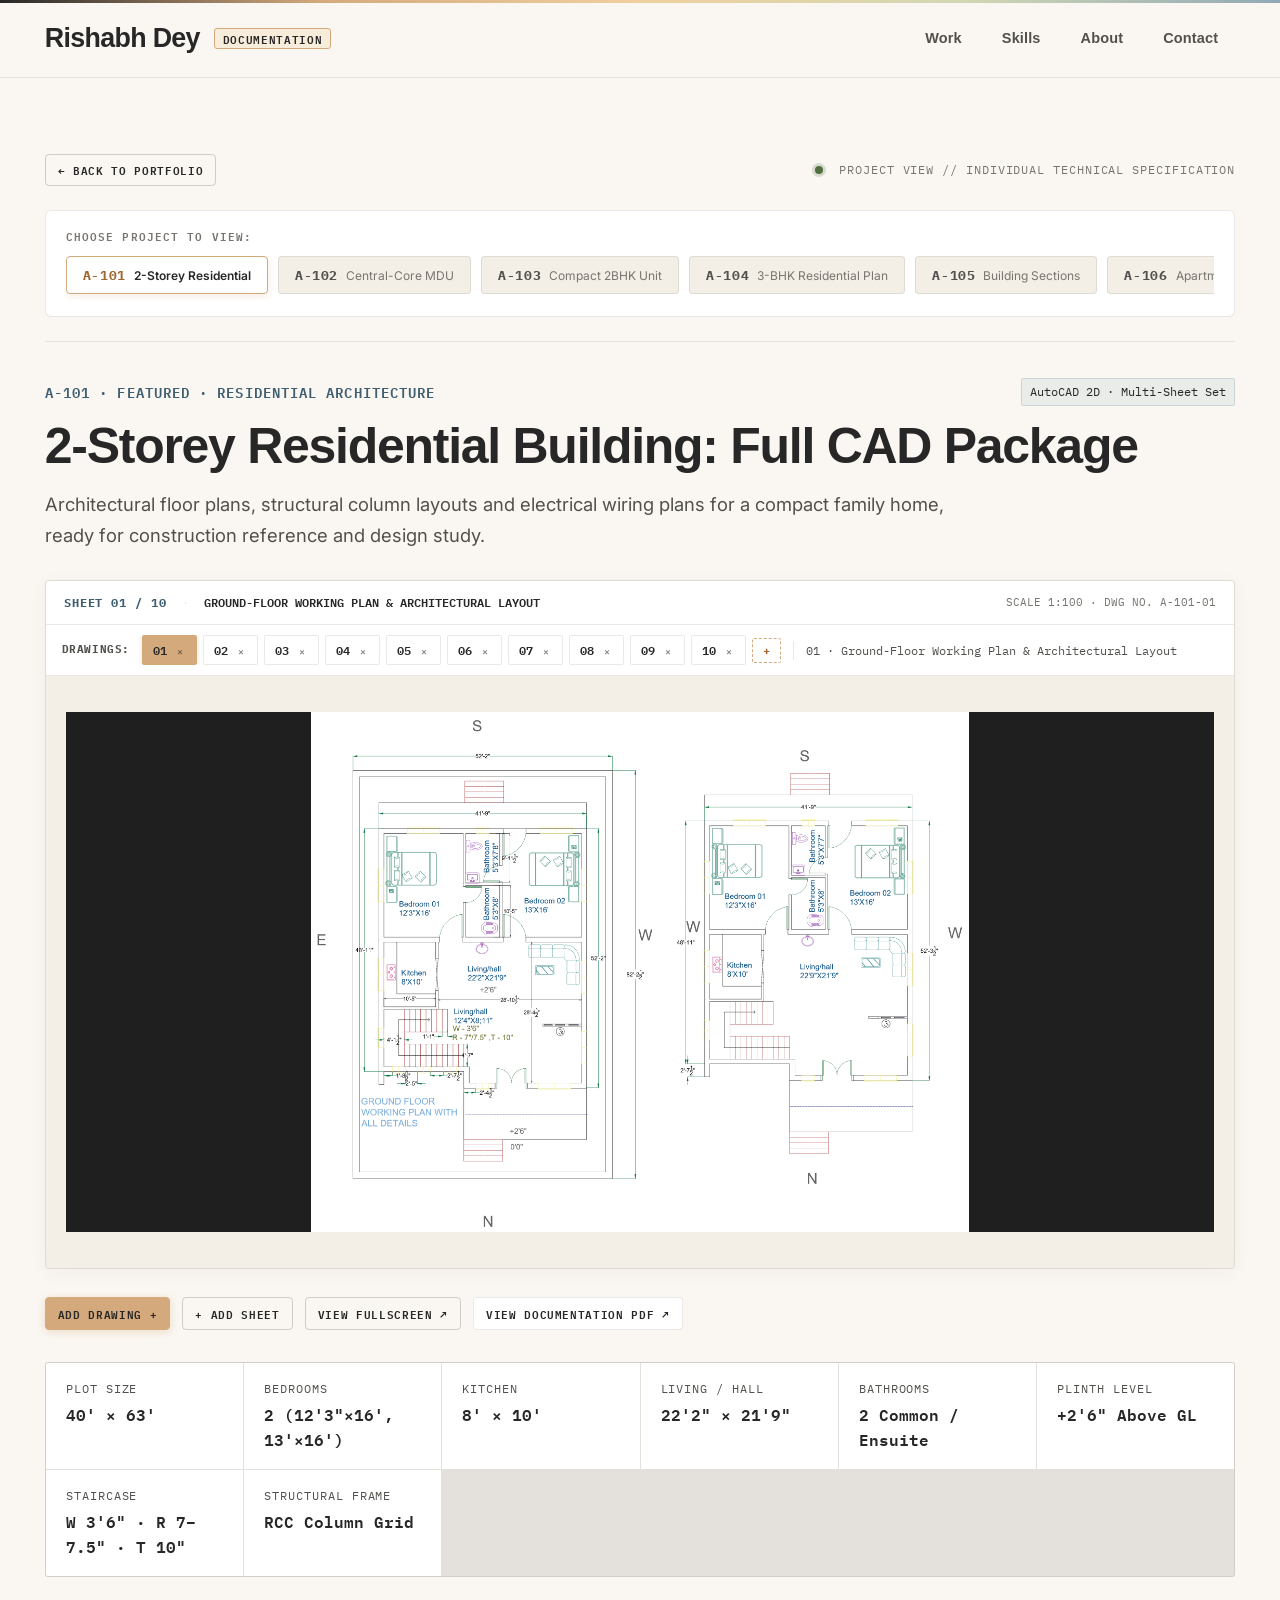
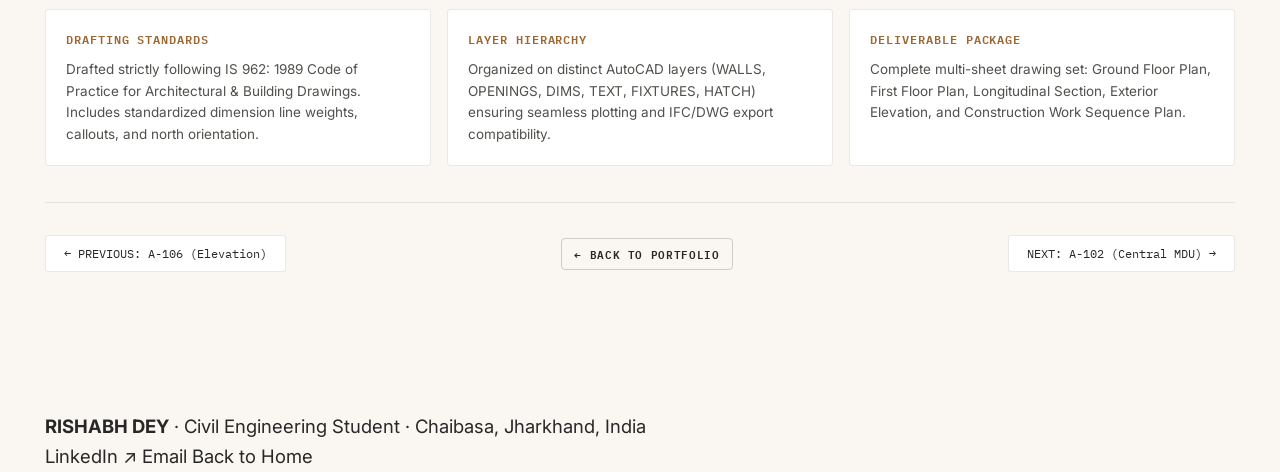
==== projects/documentation.html @ 7d25cef1 "Initial commit" ====
<!DOCTYPE html>
<html lang="en" data-theme="light">
<head>
  <meta charset="UTF-8">
  <meta name="viewport" content="width=device-width, initial-scale=1, viewport-fit=cover">
  <title>Project Documentation | Rishabh Dey — Civil Engineering Portfolio</title>
  <meta name="theme-color" content="#FAF7F2">

  <!-- Favicon & Brand Icons -->
  <link rel="icon" type="image/png" sizes="128x128" href="../assets/images/favicon.png">
  <link rel="shortcut icon" href="../favicon.ico" type="image/x-icon">
  <link rel="apple-touch-icon" href="../assets/images/rd-logo-square.png">
  <meta property="og:image" content="../assets/images/rd-logo-square.png">

  <link rel="preconnect" href="https://fonts.googleapis.com">
  <link rel="preconnect" href="https://fonts.gstatic.com" crossorigin>
  <link href="https://fonts.googleapis.com/css2?family=Fraunces:ital,opsz,wght@0,9..144,400;0,9..144,560;0,9..144,680;1,9..144,400&family=IBM+Plex+Mono:wght@400;500;600;700&family=Inter:wght@400;500;600;700&display=swap" rel="stylesheet">
  <link rel="stylesheet" href="../css/style.css">
  <script src="../js/theme.js"></script>
</head>
<body>

  <header class="site-header" role="banner">
    <div class="nav-inner">
      <div class="brand-wrap">
        <a href="../index.html" class="brand-title">Rishabh Dey</a>
        <span class="brand-badge">DOCUMENTATION</span>
      </div>

      <nav class="main-nav" aria-label="Documentation Navigation">
        <ul class="nav-links">
          <li><a href="../index.html#work" class="nav-link">Work</a></li>
          <li><a href="../index.html#skills" class="nav-link">Skills</a></li>
          <li><a href="../index.html#about" class="nav-link">About</a></li>
          <li><a href="../index.html#contact" class="nav-link">Contact</a></li>
        </ul>
      </nav>
    </div>
  </header>

  <main class="container" style="padding-top: 40px; padding-bottom: 80px;">
    <!-- Top Navigation & Controls Bar -->
    <div class="docs-header-block">
      <div class="docs-top-bar">
        <a href="../index.html#work" class="btn btn-secondary btn-sm">
          ← BACK TO PORTFOLIO
        </a>
        <div class="docs-status-indicator">
          <span class="status-pulse-dot"></span>
          <span>PROJECT VIEW // INDIVIDUAL TECHNICAL SPECIFICATION</span>
        </div>
      </div>

      <div class="docs-nav-tabs-wrapper">
        <div class="docs-tabs-label">CHOOSE PROJECT TO VIEW:</div>
        <div class="docs-project-tabs-nav" role="tablist" aria-label="Project Selection">
          <button type="button" class="docs-nav-tab active" data-project="A-101" role="tab" aria-selected="true">
            <span class="tab-code">A-101</span>
            <span class="tab-name">2-Storey Residential</span>
          </button>
          <button type="button" class="docs-nav-tab" data-project="A-102" role="tab" aria-selected="false">
            <span class="tab-code">A-102</span>
            <span class="tab-name">Central-Core MDU</span>
          </button>
          <button type="button" class="docs-nav-tab" data-project="A-103" role="tab" aria-selected="false">
            <span class="tab-code">A-103</span>
            <span class="tab-name">Compact 2BHK Unit</span>
          </button>
          <button type="button" class="docs-nav-tab" data-project="A-104" role="tab" aria-selected="false">
            <span class="tab-code">A-104</span>
            <span class="tab-name">3-BHK Residential Plan</span>
          </button>
          <button type="button" class="docs-nav-tab" data-project="A-105" role="tab" aria-selected="false">
            <span class="tab-code">A-105</span>
            <span class="tab-name">Building Sections</span>
          </button>
          <button type="button" class="docs-nav-tab" data-project="A-106" role="tab" aria-selected="false">
            <span class="tab-code">A-106</span>
            <span class="tab-name">Apartment Elevation</span>
          </button>
        </div>
      </div>
    </div>

    <!-- ======================================================================
         PROJECT A-101: G+1 RESIDENTIAL BUILDING
         ====================================================================== -->
    <article class="docs-project-item active-project-doc" id="doc-A-101" data-project="A-101">
      <div class="doc-header-row">
        <span class="card-code">A-101 · FEATURED · RESIDENTIAL ARCHITECTURE</span>
        <span class="card-software-badge">AutoCAD 2D · Multi-Sheet Set</span>
      </div>
      <h1 class="doc-project-title">2-Storey Residential Building: Full CAD Package</h1>
      <p class="doc-project-desc">
        Architectural floor plans, structural column layouts and electrical wiring plans for a compact family home, ready for construction reference and design study.
      </p>

      <!-- Technical Drawing Viewport -->
      <div class="doc-drawing-viewport">
        <div class="doc-viewport-bar">
          <div>
            <span class="doc-sheet-tag" id="doc-a101-sheet-num">SHEET 01 / 10</span>
            <span style="margin: 0 8px; color: var(--line);">·</span>
            <span class="doc-sheet-title" id="doc-a101-sheet-title">GROUND-FLOOR WORKING PLAN &amp; ARCHITECTURAL LAYOUT</span>
          </div>
          <span class="doc-scale-tag">SCALE 1:100 · DWG NO. A-101-01</span>
        </div>

        <!-- Multi-Sheet Switcher for A-101 -->
        <div class="drawing-sheet-tabs" data-project="A-101" style="padding: 10px 16px; background: var(--surface); border-bottom: 1px solid var(--line); display: flex; gap: 8px; overflow-x: auto;">
        </div>

        <!-- Drawing Canvas -->
        <div class="doc-canvas-box" data-action="view-fullscreen" data-project="A-101">
          <img id="doc-preview-A-101" class="doc-preview-img visible" src="../assets/images/a101-sheet-01-working-plan.png" alt="A-101 Technical Drawing Preview">
          <div class="placeholder-content" id="doc-placeholder-A-101" style="display: none;">
            <div class="placeholder-crosshair-icon">✛</div>
            <span class="placeholder-label">A-101 // TECHNICAL DRAWING VIEWPORT</span>
            <p class="placeholder-desc">Click 'Add Drawing' to load AutoCAD preview or click anywhere to launch Fullscreen Lightbox.</p>
            <button type="button" class="btn btn-technical btn-sm" data-action="add-drawing" data-project="A-101">ADD DRAWING +</button>
          </div>
        </div>
      </div>

      <input type="file" id="doc-file-input-A-101" class="hidden-file-input" data-project="A-101" accept="image/*" multiple>

      <!-- Actions -->
      <div class="doc-actions-bar">
        <button type="button" class="btn btn-accent btn-sm" data-action="add-drawing" data-project="A-101">ADD DRAWING +</button>
        <button type="button" class="btn btn-secondary btn-sm" data-action="add-new-sheet" data-project="A-101">+ ADD SHEET</button>
        <button type="button" class="btn btn-secondary btn-sm" data-action="view-fullscreen" data-project="A-101">VIEW FULLSCREEN ↗</button>
        <a href="../assets/projects/A-101/A-101_2_Storey_Residential_Building_Documentation.pdf" target="_blank" rel="noopener noreferrer" class="btn btn-technical btn-sm" data-action="download-pdf" data-project="A-101" title="View Full Documentation PDF">VIEW DOCUMENTATION PDF ↗</a>
      </div>

      <!-- Specifications Table -->
      <div class="specs-table">
        <div class="spec-cell"><div class="spec-label">Plot Size</div><div class="spec-val">40' × 63'</div></div>
        <div class="spec-cell"><div class="spec-label">Bedrooms</div><div class="spec-val">2 (12'3"×16', 13'×16')</div></div>
        <div class="spec-cell"><div class="spec-label">Kitchen</div><div class="spec-val">8' × 10'</div></div>
        <div class="spec-cell"><div class="spec-label">Living / Hall</div><div class="spec-val">22'2" × 21'9"</div></div>
        <div class="spec-cell"><div class="spec-label">Bathrooms</div><div class="spec-val">2 Common / Ensuite</div></div>
        <div class="spec-cell"><div class="spec-label">Plinth Level</div><div class="spec-val">+2'6" Above GL</div></div>
        <div class="spec-cell"><div class="spec-label">Staircase</div><div class="spec-val">W 3'6" · R 7–7.5" · T 10"</div></div>
        <div class="spec-cell"><div class="spec-label">Structural Frame</div><div class="spec-val">RCC Column Grid</div></div>
      </div>

      <!-- Engineering Info Cards -->
      <div class="doc-engineering-grid">
        <div class="doc-info-card">
          <h4>Drafting Standards</h4>
          <p>Drafted strictly following IS 962: 1989 Code of Practice for Architectural &amp; Building Drawings. Includes standardized dimension line weights, callouts, and north orientation.</p>
        </div>
        <div class="doc-info-card">
          <h4>Layer Hierarchy</h4>
          <p>Organized on distinct AutoCAD layers (WALLS, OPENINGS, DIMS, TEXT, FIXTURES, HATCH) ensuring seamless plotting and IFC/DWG export compatibility.</p>
        </div>
        <div class="doc-info-card">
          <h4>Deliverable Package</h4>
          <p>Complete multi-sheet drawing set: Ground Floor Plan, First Floor Plan, Longitudinal Section, Exterior Elevation, and Construction Work Sequence Plan.</p>
        </div>
      </div>

      <!-- Bottom Pager -->
      <div class="doc-project-pager">
        <button type="button" class="doc-pager-btn" onclick="window.showProjectView('A-106');">← PREVIOUS: A-106 (Elevation)</button>
        <a href="../index.html#work" class="btn btn-secondary btn-sm">← BACK TO PORTFOLIO</a>
        <button type="button" class="doc-pager-btn" onclick="window.showProjectView('A-102');">NEXT: A-102 (Central MDU) →</button>
      </div>
    </article>

    <!-- ======================================================================
         PROJECT A-102: CENTRAL-CORE MDU FLOOR PLAN
         ====================================================================== -->
    <article class="docs-project-item" id="doc-A-102" data-project="A-102">
      <div class="doc-header-row">
        <span class="card-code">A-102 · MULTI-DWELLING UNIT · ARCHITECTURAL LAYOUT</span>
        <span class="card-software-badge">AutoCAD 2D · Multi-Sheet Set</span>
      </div>
      <h1 class="doc-project-title">Central-Core Multi-Dwelling Unit (MDU) Floor Plan</h1>
      <p class="doc-project-desc">
        Typical multi-family residential floor plan featuring four symmetrical 2BHK units organized around a central vertical circulation core with staircase, lift shaft, service ducts, and dedicated cantilevered balconies.
      </p>

      <!-- Technical Drawing Viewport -->
      <div class="doc-drawing-viewport">
        <div class="doc-viewport-bar">
          <div>
            <span class="doc-sheet-tag" id="doc-a102-sheet-num">SHEET 01 / 01</span>
            <span style="margin: 0 8px; color: var(--line);">·</span>
            <span class="doc-sheet-title" id="doc-a102-sheet-title">CENTRAL-CORE MULTI-DWELLING UNIT FLOOR PLAN</span>
          </div>
          <span class="doc-scale-tag">SCALE 1:100 · DWG NO. A-102-01</span>
        </div>

        <!-- Multi-Sheet Switcher for A-102 -->
        <div class="drawing-sheet-tabs" data-project="A-102" style="padding: 10px 16px; background: var(--surface); border-bottom: 1px solid var(--line); display: flex; gap: 8px; overflow-x: auto;">
        </div>

        <div class="doc-canvas-box" data-action="view-fullscreen" data-project="A-102">
          <img id="doc-preview-A-102" class="doc-preview-img visible" src="../assets/images/a102-floor-plan.png" alt="A-102 Technical Drawing Preview">
          <div class="placeholder-content" id="doc-placeholder-A-102" style="display: none;">
            <div class="placeholder-crosshair-icon">✛</div>
            <span class="placeholder-label">A-102 // TECHNICAL DRAWING VIEWPORT</span>
            <p class="placeholder-desc">Click 'Add Drawing' to load AutoCAD preview or click anywhere to launch Fullscreen Lightbox.</p>
            <button type="button" class="btn btn-technical btn-sm" data-action="add-drawing" data-project="A-102">ADD DRAWING +</button>
          </div>
        </div>
      </div>

      <input type="file" id="doc-file-input-A-102" class="hidden-file-input" data-project="A-102" accept="image/*" multiple>

      <!-- Actions -->
      <div class="doc-actions-bar">
        <button type="button" class="btn btn-accent btn-sm" data-action="add-drawing" data-project="A-102">ADD DRAWING +</button>
        <button type="button" class="btn btn-secondary btn-sm" data-action="add-new-sheet" data-project="A-102">+ ADD SHEET</button>
        <button type="button" class="btn btn-secondary btn-sm" data-action="view-fullscreen" data-project="A-102">VIEW FULLSCREEN ↗</button>
        <a href="../assets/projects/A-102/A-102_Central_Core_MDU_Documentation.pdf" target="_blank" rel="noopener noreferrer" class="btn btn-technical btn-sm" data-action="download-pdf" data-project="A-102" title="View Full Documentation PDF">VIEW DOCUMENTATION PDF ↗</a>
      </div>

      <!-- Specifications Table -->
      <div class="specs-table">
        <div class="spec-cell"><div class="spec-label">Unit Layout</div><div class="spec-val">4 × 2BHK Units</div></div>
        <div class="spec-cell"><div class="spec-label">Core Circulation</div><div class="spec-val">6'0" Central Stair &amp; Lift</div></div>
        <div class="spec-cell"><div class="spec-label">Balconies</div><div class="spec-val">4 Cantilever Balconies</div></div>
        <div class="spec-cell"><div class="spec-label">Ventilation Shafts</div><div class="spec-val">4 Dedicated OTS Ducts</div></div>
        <div class="spec-cell"><div class="spec-label">Plinth Level</div><div class="spec-val">+2'6" Above GL</div></div>
        <div class="spec-cell"><div class="spec-label">Drafting Standard</div><div class="spec-val">IS 962: 1989 Code</div></div>
        <div class="spec-cell"><div class="spec-label">Wall Thickness</div><div class="spec-val">10" Ext / 5" Partition</div></div>
        <div class="spec-cell"><div class="spec-label">Software</div><div class="spec-val">AutoCAD 2026 (2D)</div></div>
      </div>

      <!-- Engineering Info Cards -->
      <div class="doc-engineering-grid">
        <div class="doc-info-card">
          <h4>Central Core Efficiency</h4>
          <p>Designed with a compact central distribution hub minimizing non-usable hallway space while providing direct egress and service access for all 4 dwelling units.</p>
        </div>
        <div class="doc-info-card">
          <h4>Light &amp; Ventilation Compliance</h4>
          <p>Each unit benefits from dual-aspect exposure with open-to-sky (OTS) shafts ensuring natural cross-ventilation in kitchens and sanitary facilities.</p>
        </div>
        <div class="doc-info-card">
          <h4>Schedule of Openings</h4>
          <p>Comprehensive door (D1: 3'6"×7', D2: 3'0"×7', D3: 2'6"×7') and window schedules (W1 to W4) with standard sill and lintel elevations.</p>
        </div>
      </div>

      <!-- Bottom Pager -->
      <div class="doc-project-pager">
        <button type="button" class="doc-pager-btn" onclick="window.showProjectView('A-101');">← PREVIOUS: A-101 (2-Storey Residential)</button>
        <a href="../index.html#work" class="btn btn-secondary btn-sm">← BACK TO PORTFOLIO</a>
        <button type="button" class="doc-pager-btn" onclick="window.showProjectView('A-103');">NEXT: A-103 (Compact 2BHK Unit) →</button>
      </div>
    </article>

    <!-- ======================================================================
         PROJECT A-103: COMPACT 2BHK RESIDENTIAL UNIT
         ====================================================================== -->
    <article class="docs-project-item" id="doc-A-103" data-project="A-103">
      <div class="doc-header-row">
        <span class="card-code">A-103 · RESIDENTIAL UNIT · WORKING DRAWINGS &amp; SECTIONS</span>
        <span class="card-software-badge">AutoCAD 2D · Multi-Sheet Set</span>
      </div>
      <h1 class="doc-project-title">Compact 2BHK Residential Unit: Architectural Plan, Elevation &amp; Sectional Details</h1>
      <p class="doc-project-desc">
        Compact 2BHK AutoCAD 2D drafting comprising ground plan, front elevation, and Section AB with dimensioned room layouts, staircase, parking, and structural foundation details.
      </p>

      <!-- Technical Drawing Viewport -->
      <div class="doc-drawing-viewport">
        <div class="doc-viewport-bar">
          <div>
            <span class="doc-sheet-tag" id="doc-a103-sheet-num">SHEET 01 / 04</span>
            <span style="margin: 0 8px; color: var(--line);">·</span>
            <span class="doc-sheet-title" id="doc-a103-sheet-title">MAIN MODEL — ARCHITECTURAL PLAN, ELEVATION &amp; SECTION AB</span>
          </div>
          <span class="doc-scale-tag">SCALE 1:50 · DWG NO. A-103-01</span>
        </div>

        <!-- Multi-Sheet Switcher for A-103 -->
        <div class="drawing-sheet-tabs" data-project="A-103" style="padding: 10px 16px; background: var(--surface); border-bottom: 1px solid var(--line); display: flex; gap: 8px; overflow-x: auto;">
        </div>

        <div class="doc-canvas-box" data-action="view-fullscreen" data-project="A-103">
          <img id="doc-preview-A-103" class="doc-preview-img visible" src="../assets/images/a103-main-model.png" alt="A-103 Technical Drawing Preview">
          <div class="placeholder-content" id="doc-placeholder-A-103" style="display: none;">
            <div class="placeholder-crosshair-icon">✛</div>
            <span class="placeholder-label">A-103 // TECHNICAL DRAWING VIEWPORT</span>
            <p class="placeholder-desc">Click 'Add Drawing' to load AutoCAD preview or click anywhere to launch Fullscreen Lightbox.</p>
            <button type="button" class="btn btn-technical btn-sm" data-action="add-drawing" data-project="A-103">ADD DRAWING +</button>
          </div>
        </div>
      </div>

      <input type="file" id="doc-file-input-A-103" class="hidden-file-input" data-project="A-103" accept="image/*" multiple>

      <!-- Actions -->
      <div class="doc-actions-bar">
        <button type="button" class="btn btn-accent btn-sm" data-action="add-drawing" data-project="A-103">ADD DRAWING +</button>
        <button type="button" class="btn btn-secondary btn-sm" data-action="add-new-sheet" data-project="A-103">+ ADD SHEET</button>
        <button type="button" class="btn btn-secondary btn-sm" data-action="view-fullscreen" data-project="A-103">VIEW FULLSCREEN ↗</button>
        <a href="../assets/projects/A-103/A-103_Residential_Unit_Documentation.pdf" target="_blank" rel="noopener noreferrer" class="btn btn-technical btn-sm" data-action="download-pdf" data-project="A-103" title="View Full Documentation PDF">VIEW DOCUMENTATION PDF ↗</a>
      </div>

      <!-- Specifications Table -->
      <div class="specs-table">
        <div class="spec-cell"><div class="spec-label">Dwelling Type</div><div class="spec-val">Compact 2BHK Residential Unit</div></div>
        <div class="spec-cell"><div class="spec-label">Deliverables</div><div class="spec-val">Floor Plan, Elevation &amp; Section AB</div></div>
        <div class="spec-cell"><div class="spec-label">Key Layouts</div><div class="spec-val">Room Layouts, Staircase &amp; Parking</div></div>
        <div class="spec-cell"><div class="spec-label">Foundation Detail</div><div class="spec-val">PCC, Footings &amp; Plinth Beam</div></div>
        <div class="spec-cell"><div class="spec-label">Projections</div><div class="spec-val">Chajja &amp; Plinth Projections</div></div>
        <div class="spec-cell"><div class="spec-label">Superstructure</div><div class="spec-val">Slab &amp; Parapet Detailing</div></div>
        <div class="spec-cell"><div class="spec-label">Drafting Standard</div><div class="spec-val">IS 962 &amp; Dimensioned Annotation</div></div>
        <div class="spec-cell"><div class="spec-label">Software</div><div class="spec-val">AutoCAD 2026 (2D)</div></div>
      </div>

      <!-- Engineering Info Cards -->
      <div class="doc-engineering-grid">
        <div class="doc-info-card">
          <h4>Ground Floor Plan &amp; Layouts</h4>
          <p>Detailed room dimensions, integrated parking provisions, spatial staircase layout, and functional circulation pathways for comfortable residential living.</p>
        </div>
        <div class="doc-info-card">
          <h4>Front Elevation &amp; Projections</h4>
          <p>Architectural facade detailing capturing accurate vertical heights, chajja projections, plinth levels, window alignments, and parapet walls.</p>
        </div>
        <div class="doc-info-card">
          <h4>Section AB &amp; Foundation Details</h4>
          <p>Comprehensive cross-sectional detailing of plain cement concrete (PCC), structural footings, plinth beam, floor slabs, and parapet coping.</p>
        </div>
      </div>

      <!-- Bottom Pager -->
      <div class="doc-project-pager">
        <button type="button" class="doc-pager-btn" onclick="window.showProjectView('A-102');">← PREVIOUS: A-102 (Central MDU)</button>
        <a href="../index.html#work" class="btn btn-secondary btn-sm">← BACK TO PORTFOLIO</a>
        <button type="button" class="doc-pager-btn" onclick="window.showProjectView('A-104');">NEXT: A-104 (3-BHK Residential Plan) →</button>
      </div>
    </article>

    <!-- ======================================================================
         PROJECT A-104: 3-BHK RESIDENTIAL FLOOR PLAN
         ====================================================================== -->
    <article class="docs-project-item" id="doc-A-104" data-project="A-104">
      <div class="doc-header-row">
        <span class="card-code">A-104 · RESIDENTIAL ARCHITECTURE · SPATIAL CIRCULATION</span>
        <span class="card-software-badge">AutoCAD 2D · Multi-Sheet Set</span>
      </div>
      <h1 class="doc-project-title">3-BHK Residential Floor Plan: Open-Concept Living &amp; Spatial Circulation Design</h1>
      <p class="doc-project-desc">
        Architectural floor plan for a spacious 3-BHK residence featuring an expansive 30' × 15' open-concept living hall, ergonomic spatial circulation, integrated internal staircase, open kitchen, and dedicated bedroom wings with attached and common sanitary facilities.
      </p>

      <!-- Technical Drawing Viewport -->
      <div class="doc-drawing-viewport">
        <div class="doc-viewport-bar">
          <div>
            <span class="doc-sheet-tag" id="doc-a104-sheet-num">SHEET 01 / 01</span>
            <span style="margin: 0 8px; color: var(--line);">·</span>
            <span class="doc-sheet-title" id="doc-a104-sheet-title">3-BHK RESIDENTIAL FLOOR PLAN</span>
          </div>
          <span class="doc-scale-tag">SCALE 1:50 · DWG NO. A-104-01</span>
        </div>

        <!-- Multi-Sheet Switcher for A-104 -->
        <div class="drawing-sheet-tabs" data-project="A-104" style="padding: 10px 16px; background: var(--surface); border-bottom: 1px solid var(--line); display: flex; gap: 8px; overflow-x: auto;">
        </div>

        <div class="doc-canvas-box" data-action="view-fullscreen" data-project="A-104">
          <img id="doc-preview-A-104" class="doc-preview-img visible" src="../assets/images/a104-furnished-plan.png" alt="3-BHK Residential Floor Plan: Open-Concept Living &amp; Spatial Circulation Design">
          <div class="placeholder-content" id="doc-placeholder-A-104" style="display: none;">
            <div class="placeholder-crosshair-icon">✛</div>
            <span class="placeholder-label">A-104 // TECHNICAL DRAWING VIEWPORT</span>
            <p class="placeholder-desc">Click 'Add Drawing' to load AutoCAD preview or click anywhere to launch Fullscreen Lightbox.</p>
            <button type="button" class="btn btn-technical btn-sm" data-action="add-drawing" data-project="A-104">ADD DRAWING +</button>
          </div>
        </div>
      </div>

      <input type="file" id="doc-file-input-A-104" class="hidden-file-input" data-project="A-104" accept="image/*" multiple>

      <!-- Actions -->
      <div class="doc-actions-bar">
        <button type="button" class="btn btn-accent btn-sm" data-action="add-drawing" data-project="A-104">ADD DRAWING +</button>
        <button type="button" class="btn btn-secondary btn-sm" data-action="add-new-sheet" data-project="A-104">+ ADD SHEET</button>
        <button type="button" class="btn btn-secondary btn-sm" data-action="view-fullscreen" data-project="A-104">VIEW FULLSCREEN ↗</button>
        <a href="../assets/projects/A-104/A-104_Floor_Plan_Documentation.pdf" target="_blank" rel="noopener noreferrer" class="btn btn-technical btn-sm" data-action="download-pdf" data-project="A-104" title="View Full Documentation PDF">VIEW DOCUMENTATION PDF ↗</a>
      </div>

      <!-- Specifications Table -->
      <div class="specs-table">
        <div class="spec-cell"><div class="spec-label">Living Room / Hall</div><div class="spec-val">30'0" × 15'0" (Open Plan)</div></div>
        <div class="spec-cell"><div class="spec-label">Bedrooms 1 &amp; 2</div><div class="spec-val">12'0" × 12'0" Each</div></div>
        <div class="spec-cell"><div class="spec-label">Bedroom 3</div><div class="spec-val">11'0" × 12'0"</div></div>
        <div class="spec-cell"><div class="spec-label">Bathrooms</div><div class="spec-val">7'0" × 5'0" &amp; 8'0" × 7'0"</div></div>
        <div class="spec-cell"><div class="spec-label">Kitchen</div><div class="spec-val">Open-Concept Kitchen</div></div>
        <div class="spec-cell"><div class="spec-label">Vertical Access</div><div class="spec-val">Internal Masonry Staircase</div></div>
        <div class="spec-cell"><div class="spec-label">Spatial Layout</div><div class="spec-val">Ergonomic Circulation &amp; Privacy</div></div>
        <div class="spec-cell"><div class="spec-label">Software</div><div class="spec-val">AutoCAD 2026 Architectural</div></div>
      </div>

      <!-- Engineering Info Cards -->
      <div class="doc-engineering-grid">
        <div class="doc-info-card">
          <h4>Open-Concept Living &amp; Circulation</h4>
          <p>Integrates an expansive 30' × 15' living and dining zone ensuring unobstructed fluid movement between entry, internal staircase, and private sleeping zones.</p>
        </div>
        <div class="doc-info-card">
          <h4>Spatial Zoning &amp; Privacy</h4>
          <p>Separates private bedrooms (two 12'×12' and one 11'×12') with buffered access corridors and dedicated bathroom placements (7'×5' and 8'×7').</p>
        </div>
        <div class="doc-info-card">
          <h4>Technical Drafting &amp; Hatching</h4>
          <p>Precise brick masonry perimeter hatching, standard AutoCAD block fixtures for sanitary ware, kitchen worktop, and ergonomic furniture layouts.</p>
        </div>
      </div>

      <!-- Bottom Pager -->
      <div class="doc-project-pager">
        <button type="button" class="doc-pager-btn" onclick="window.showProjectView('A-103');">← PREVIOUS: A-103 (Compact 2BHK Unit)</button>
        <a href="../index.html#work" class="btn btn-secondary btn-sm">← BACK TO PORTFOLIO</a>
        <button type="button" class="doc-pager-btn" onclick="window.showProjectView('A-105');">NEXT: A-105 (Building Sections) →</button>
      </div>
    </article>

    <!-- ======================================================================
         PROJECT A-105: SECTION VIEWS OF RESIDENTIAL BUILDINGS
         ====================================================================== -->
    <article class="docs-project-item" id="doc-A-105" data-project="A-105">
      <div class="doc-header-row">
        <span class="card-code">A-105 · STRUCTURAL DRAFTING · BUILDING SECTIONS</span>
        <span class="card-software-badge">AutoCAD 2D · Multi-Sheet Set</span>
      </div>
      <h1 class="doc-project-title">Section Views of Residential Buildings</h1>
      <p class="doc-project-desc">
        Longitudinal and cross-sectional technical drawings with precise vertical dimensioning. Details floor-to-floor clearances, RCC isolated footing foundation, plinth levels, slab thickness, lintel/sill heights, and staircase waist slab profiles.
      </p>

      <!-- Technical Drawing Viewport -->
      <div class="doc-drawing-viewport">
        <div class="doc-viewport-bar">
          <div>
            <span class="doc-sheet-tag" id="doc-a105-sheet-num">SHEET 01 / 01</span>
            <span style="margin: 0 8px; color: var(--line);">·</span>
            <span class="doc-sheet-title" id="doc-a105-sheet-title">BUILDING SECTION AA' &amp; BB'</span>
          </div>
          <span class="doc-scale-tag">SCALE 1:50 · DWG NO. A-105-01</span>
        </div>

        <!-- Multi-Sheet Switcher for A-105 -->
        <div class="drawing-sheet-tabs" data-project="A-105" style="padding: 10px 16px; background: var(--surface); border-bottom: 1px solid var(--line); display: flex; gap: 8px; overflow-x: auto;">
        </div>

        <div class="doc-canvas-box" data-action="view-fullscreen" data-project="A-105">
          <img id="doc-preview-A-105" class="doc-preview-img" src="" alt="A-105 Technical Drawing Preview">
          <div class="placeholder-content" id="doc-placeholder-A-105">
            <div class="placeholder-crosshair-icon">✛</div>
            <span class="placeholder-label">A-105 // TECHNICAL DRAWING VIEWPORT</span>
            <p class="placeholder-desc">Click 'Add Drawing' to load AutoCAD preview or click anywhere to launch Fullscreen Lightbox.</p>
            <button type="button" class="btn btn-technical btn-sm" data-action="add-drawing" data-project="A-105">ADD DRAWING +</button>
          </div>
        </div>
      </div>

      <input type="file" id="doc-file-input-A-105" class="hidden-file-input" data-project="A-105" accept="image/*" multiple>

      <!-- Actions -->
      <div class="doc-actions-bar">
        <button type="button" class="btn btn-accent btn-sm" data-action="add-drawing" data-project="A-105">ADD DRAWING +</button>
        <button type="button" class="btn btn-secondary btn-sm" data-action="add-new-sheet" data-project="A-105">+ ADD SHEET</button>
        <button type="button" class="btn btn-secondary btn-sm" data-action="view-fullscreen" data-project="A-105">VIEW FULLSCREEN ↗</button>
        <button type="button" class="btn btn-technical btn-sm" data-action="download-pdf" data-project="A-105">DOWNLOAD PDF ↓</button>
      </div>

      <!-- Specifications Table -->
      <div class="specs-table">
        <div class="spec-cell"><div class="spec-label">Floor Height</div><div class="spec-val">10'0" Clear Height</div></div>
        <div class="spec-cell"><div class="spec-label">Foundation</div><div class="spec-val">Isolated RCC Footings (-5'0")</div></div>
        <div class="spec-cell"><div class="spec-label">Plinth Level</div><div class="spec-val">+2'6" with DPC</div></div>
        <div class="spec-cell"><div class="spec-label">Slab Thickness</div><div class="spec-val">5" (125 mm) Two-Way RCC</div></div>
        <div class="spec-cell"><div class="spec-label">Lintel Level</div><div class="spec-val">7'0" (2.1 m) Above FFL</div></div>
        <div class="spec-cell"><div class="spec-label">Sill Level</div><div class="spec-val">3'0" (0.9 m) Above FFL</div></div>
        <div class="spec-cell"><div class="spec-label">Parapet Wall</div><div class="spec-val">3'0" with RCC Coping</div></div>
        <div class="spec-cell"><div class="spec-label">Staircase Waist</div><div class="spec-val">6" Slab · R 7" · T 10"</div></div>
      </div>

      <!-- Engineering Info Cards -->
      <div class="doc-engineering-grid">
        <div class="doc-info-card">
          <h4>Structural Load Path</h4>
          <p>Illustrates complete structural transfer from rooftop slab through RCC beams and columns down into the foundation stratum.</p>
        </div>
        <div class="doc-info-card">
          <h4>Material Hatching</h4>
          <p>Conforms to IS 962 standard material hatch conventions: earth filling, plain cement concrete (PCC), reinforced concrete (RCC), and brickwork.</p>
        </div>
        <div class="doc-info-card">
          <h4>Weatherproofing Details</h4>
          <p>Includes details for Damp Proof Course (DPC) at plinth level and rooftop brick bat coba grading for positive water runoff.</p>
        </div>
      </div>

      <!-- Bottom Pager -->
      <div class="doc-project-pager">
        <button type="button" class="doc-pager-btn" onclick="window.showProjectView('A-104');">← PREVIOUS: A-104 (3-BHK Residential Plan)</button>
        <a href="../index.html#work" class="btn btn-secondary btn-sm">← BACK TO PORTFOLIO</a>
        <button type="button" class="doc-pager-btn" onclick="window.showProjectView('A-106');">NEXT: A-106 (Apartment Elevation) →</button>
      </div>
    </article>

    <!-- ======================================================================
         PROJECT A-106: ELEVATION OF AN APARTMENT
         ====================================================================== -->
    <article class="docs-project-item" id="doc-A-106" data-project="A-106">
      <div class="doc-header-row">
        <span class="card-code">A-106 · EXTERIOR ARCHITECTURE · FACADE ELEVATION</span>
        <span class="card-software-badge">AutoCAD 2D · Multi-Sheet Set</span>
      </div>
      <h1 class="doc-project-title">Elevation of an Apartment</h1>
      <p class="doc-project-desc">
        Exterior architectural front and side elevation drawings of a multi-storey apartment building. Showcases facade geometry, surface texture breaks, fenestration datum levels, weather protection chajjas, and balcony balustrade detailing.
      </p>

      <!-- Technical Drawing Viewport -->
      <div class="doc-drawing-viewport">
        <div class="doc-viewport-bar">
          <div>
            <span class="doc-sheet-tag" id="doc-a106-sheet-num">SHEET 01 / 01</span>
            <span style="margin: 0 8px; color: var(--line);">·</span>
            <span class="doc-sheet-title" id="doc-a106-sheet-title">FRONT &amp; SIDE EXTERIOR ELEVATION</span>
          </div>
          <span class="doc-scale-tag">SCALE 1:100 · DWG NO. A-106-01</span>
        </div>

        <!-- Multi-Sheet Switcher for A-106 -->
        <div class="drawing-sheet-tabs" data-project="A-106" style="padding: 10px 16px; background: var(--surface); border-bottom: 1px solid var(--line); display: flex; gap: 8px; overflow-x: auto;">
        </div>

        <div class="doc-canvas-box" data-action="view-fullscreen" data-project="A-106">
          <img id="doc-preview-A-106" class="doc-preview-img" src="" alt="A-106 Technical Drawing Preview">
          <div class="placeholder-content" id="doc-placeholder-A-106">
            <div class="placeholder-crosshair-icon">✛</div>
            <span class="placeholder-label">A-106 // TECHNICAL DRAWING VIEWPORT</span>
            <p class="placeholder-desc">Click 'Add Drawing' to load AutoCAD preview or click anywhere to launch Fullscreen Lightbox.</p>
            <button type="button" class="btn btn-technical btn-sm" data-action="add-drawing" data-project="A-106">ADD DRAWING +</button>
          </div>
        </div>
      </div>

      <input type="file" id="doc-file-input-A-106" class="hidden-file-input" data-project="A-106" accept="image/*" multiple>

      <!-- Actions -->
      <div class="doc-actions-bar">
        <button type="button" class="btn btn-accent btn-sm" data-action="add-drawing" data-project="A-106">ADD DRAWING +</button>
        <button type="button" class="btn btn-secondary btn-sm" data-action="add-new-sheet" data-project="A-106">+ ADD SHEET</button>
        <button type="button" class="btn btn-secondary btn-sm" data-action="view-fullscreen" data-project="A-106">VIEW FULLSCREEN ↗</button>
        <button type="button" class="btn btn-technical btn-sm" data-action="download-pdf" data-project="A-106">DOWNLOAD PDF ↓</button>
      </div>

      <!-- Specifications Table -->
      <div class="specs-table">
        <div class="spec-cell"><div class="spec-label">Building Height</div><div class="spec-val">G+3 (42'6" to Parapet)</div></div>
        <div class="spec-cell"><div class="spec-label">Facade Finish</div><div class="spec-val">Plaster &amp; Texture Grooves</div></div>
        <div class="spec-cell"><div class="spec-label">Fenestration</div><div class="spec-val">Powder-Coated Aluminum</div></div>
        <div class="spec-cell"><div class="spec-label">Weather Projections</div><div class="spec-val">1'6" RCC Cantilever Chajja</div></div>
        <div class="spec-cell"><div class="spec-label">Balcony Railing</div><div class="spec-val">3'6" Toughened Glass &amp; MS</div></div>
        <div class="spec-cell"><div class="spec-label">Plinth Cladding</div><div class="spec-val">Stone Clad Base Protection</div></div>
        <div class="spec-cell"><div class="spec-label">Datum Marks</div><div class="spec-val">GL ±0.00, Plinth +0.75m</div></div>
        <div class="spec-cell"><div class="spec-label">Software</div><div class="spec-val">AutoCAD 2026 (2D)</div></div>
      </div>

      <!-- Engineering Info Cards -->
      <div class="doc-engineering-grid">
        <div class="doc-info-card">
          <h4>Vertical Datum Alignment</h4>
          <p>Accurately annotated with architectural level symbols for Ground Level, Plinth Level, Slab Levels, and Parapet Top.</p>
        </div>
        <div class="doc-info-card">
          <h4>Chajja &amp; Drainage Detailing</h4>
          <p>Weather shades detailed with integrated drip moulds preventing rainwater staining along the exterior plastered facade.</p>
        </div>
        <div class="doc-info-card">
          <h4>Architectural Aesthetic</h4>
          <p>Balanced modern proportions with contrasting groove bands, recessed balconies, and vertical architectural fins.</p>
        </div>
      </div>

      <!-- Bottom Pager -->
      <div class="doc-project-pager">
        <button type="button" class="doc-pager-btn" onclick="window.showProjectView('A-105');">← PREVIOUS: A-105 (Building Sections)</button>
        <a href="../index.html#work" class="btn btn-secondary btn-sm">← BACK TO PORTFOLIO</a>
        <button type="button" class="doc-pager-btn" onclick="window.showProjectView('A-101');">NEXT: A-101 (2-Storey Residential) →</button>
      </div>
    </article>
  </main>

  <footer class="site-footer" role="contentinfo">
    <div class="container footer-inner">
      <div>
        <strong>RISHABH DEY</strong> · Civil Engineering Student · Chaibasa, Jharkhand, India
      </div>
      <div class="footer-links">
        <a href="https://www.linkedin.com/in/rishabh-dey-68039a264/" target="_blank" rel="noopener noreferrer">LinkedIn ↗</a>
        <a href="mailto:deyrishabh630@gmail.com">Email</a>
        <a href="../index.html">Back to Home</a>
      </div>
    </div>
  </footer>

  <div id="aecToast" class="toast-msg" role="status" aria-live="polite"></div>

  <!-- Drawing Lightbox Modal -->
  <div id="drawingLightbox" class="drawing-lightbox" role="dialog" aria-modal="true" aria-label="Technical Drawing Viewer">
    <div class="lightbox-header">
      <div class="lightbox-title">
        <span class="lightbox-code" id="lightboxCode">A-101</span>
        <span>·</span>
        <span id="lightboxTitle">GROUND FLOOR PLAN</span>
      </div>
      <div class="lightbox-controls">
        <button type="button" class="lightbox-btn" id="lightboxPrevBtn" title="Previous Drawing (←)" aria-label="Previous sheet">
          <span>◀ PREV</span>
        </button>
        <button type="button" class="lightbox-btn" id="lightboxNextBtn" title="Next Drawing (→)" aria-label="Next sheet">
          <span>NEXT ▶</span>
        </button>
        <button type="button" class="lightbox-btn" id="lightboxZoomOutBtn" title="Zoom Out (-)" aria-label="Zoom out">−</button>
        <button type="button" class="lightbox-btn" id="lightboxResetBtn" title="Reset Zoom (0)" aria-label="Reset zoom">100%</button>
        <button type="button" class="lightbox-btn" id="lightboxZoomInBtn" title="Zoom In (+)" aria-label="Zoom in">+</button>
        <button type="button" class="lightbox-btn lightbox-close-btn" id="lightboxCloseBtn" title="Close (ESC)" aria-label="Close drawing viewer">
          <span class="close-icon" aria-hidden="true">✕</span>
          <span>CLOSE</span>
        </button>
      </div>
    </div>
    <div class="lightbox-body" id="lightboxBody">
      <button type="button" class="lightbox-side-arrow prev" id="lightboxSidePrevBtn" title="Previous Drawing Sheet" aria-label="Previous sheet">‹</button>
      <div class="lightbox-canvas-wrapper" id="lightboxCanvasWrapper">
        <img id="lightboxImg" class="lightbox-img" src="" alt="Full Drawing View" title="Click to view next drawing sheet">
      </div>
      <button type="button" class="lightbox-side-arrow next" id="lightboxSideNextBtn" title="Next Drawing Sheet" aria-label="Next sheet">›</button>
      <div id="lightboxEmptyPlaceholder" class="lightbox-empty-placeholder" style="display:none;">
        <div class="placeholder-crosshair-icon" style="width:48px;height:48px;font-size:20px;margin-bottom:12px;">✛</div>
        <div class="lightbox-placeholder-title" style="font-family:'IBM Plex Mono',monospace;font-size:13px;font-weight:600;color:var(--ink);letter-spacing:0.05em;margin-bottom:8px;">NO DRAWING UPLOADED</div>
        <p class="lightbox-placeholder-sub" style="font-size:12px;color:var(--ink-muted);max-width:440px;line-height:1.5;margin-bottom:16px;">Click below to load a drawing image into this sheet.</p>
        <button type="button" class="btn btn-accent btn-sm" id="lightboxPlaceholderUploadBtn">UPLOAD DRAWING IMAGE +</button>
      </div>
    </div>

    <!-- Interactive Sheet Strip inside Lightbox -->
    <div class="lightbox-sheet-strip" id="lightboxSheetStrip"></div>

    <div class="lightbox-footer">
      <span id="lightboxSheetCount">SHEET 01 / 01</span>
      <span style="color: var(--ink-dim);">USE ARROWS TO NAVIGATE · ESC TO CLOSE · + / − TO ZOOM</span>
    </div>

    <input type="file" id="lightboxFileInput" class="hidden-file-input" accept="image/*" multiple>
  </div>

  <script src="../js/projects.js" defer></script>
  <script src="../js/main.js" defer></script>
</body>
</html>
---- css/style.css ----
/* ==========================================================================
   RISHABH DEY — AEC / CIVIL ENGINEERING PORTFOLIO
   Aesthetic: Warm Architectural Monograph + Precision Engineering Documentation
   Palette: Shadow Grey | Sandy Clay | Apricot Cream | Beige | Cool Steel
   ========================================================================== */

:root,
:root[data-theme="light"] {
  /* --------------------------------------------------------------------------
     CORE DESIGN SYSTEM PALETTE (Specification)
     -------------------------------------------------------------------------- */
  --shadow-grey: #272727;
  --sandy-clay: #d4aa7d;
  --apricot-cream: #efd09e;
  --beige: #d2d8b3;
  --cool-steel: #90a9b7;

  /* HSL Representations */
  --shadow-grey-hsl: hsla(0, 0%, 15%, 1);
  --sandy-clay-hsl: hsla(31, 50%, 66%, 1);
  --apricot-cream-hsl: hsla(37, 72%, 78%, 1);
  --beige-hsl: hsla(70, 32%, 77%, 1);
  --cool-steel-hsl: hsla(202, 21%, 64%, 1);

  /* RGB Values for Alpha Composition */
  --shadow-grey-rgb: 39, 39, 39;
  --sandy-clay-rgb: 212, 170, 125;
  --apricot-cream-rgb: 239, 208, 158;
  --beige-rgb: 210, 216, 179;
  --cool-steel-rgb: 144, 169, 183;

  /* Directional & Radial Palette Gradients (Specification) */
  --gradient-top: linear-gradient(0deg, #272727, #d4aa7d, #efd09e, #d2d8b3, #90a9b7);
  --gradient-right: linear-gradient(90deg, #272727, #d4aa7d, #efd09e, #d2d8b3, #90a9b7);
  --gradient-bottom: linear-gradient(180deg, #272727, #d4aa7d, #efd09e, #d2d8b3, #90a9b7);
  --gradient-left: linear-gradient(270deg, #272727, #d4aa7d, #efd09e, #d2d8b3, #90a9b7);
  --gradient-top-right: linear-gradient(45deg, #272727, #d4aa7d, #efd09e, #d2d8b3, #90a9b7);
  --gradient-bottom-right: linear-gradient(135deg, #272727, #d4aa7d, #efd09e, #d2d8b3, #90a9b7);
  --gradient-top-left: linear-gradient(225deg, #272727, #d4aa7d, #efd09e, #d2d8b3, #90a9b7);
  --gradient-bottom-left: linear-gradient(315deg, #272727, #d4aa7d, #efd09e, #d2d8b3, #90a9b7);
  --gradient-radial: radial-gradient(#272727, #d4aa7d, #efd09e, #d2d8b3, #90a9b7);

  /* Curated Multi-Stop & Warm Architectural Gradients */
  --palette-bar: linear-gradient(90deg, #272727 0%, #d4aa7d 25%, #efd09e 50%, #d2d8b3 75%, #90a9b7 100%);
  --palette-bar-warm: linear-gradient(90deg, #d4aa7d 0%, #efd09e 35%, #d2d8b3 70%, #90a9b7 100%);
  --accent-gradient: linear-gradient(135deg, #d4aa7d 0%, #efd09e 100%);

  /* --------------------------------------------------------------------------
     CANVAS & SURFACE HIERARCHY (Warm Architectural Vellum & Studio White)
     -------------------------------------------------------------------------- */
  --bg: #FAF7F2;
  --bg-rgb: 250, 247, 242;
  --bg-alt: #F3EFE6;
  --surface: #FFFFFF;
  --surface-rgb: 255, 255, 255;
  --surface-elevated: #FFFDF9;
  --surface-border: rgba(39, 39, 39, 0.08);
  --surface-border-subtle: rgba(39, 39, 39, 0.04);
  --card-bg: #FFFFFF;
  --nav-bg: rgba(250, 247, 242, 0.94);

  /* --------------------------------------------------------------------------
     TYPOGRAPHY & LINEWORK (Deep Shadow Grey Hierarchy)
     -------------------------------------------------------------------------- */
  --ink: #272727;
  --ink-muted: #52504C;
  --ink-dim: #787570;
  --line: rgba(39, 39, 39, 0.10);
  --line-strong: rgba(39, 39, 39, 0.20);

  /* --------------------------------------------------------------------------
     ACCENT COLOR SYSTEM
     -------------------------------------------------------------------------- */
  /* Primary Warm Architectural Accent: Sandy Clay */
  --accent: #D4AA7D;
  --accent-hover: #C29566;
  --accent-text: #9E6731; /* Accessible WCAG AA contrast for text on warm stone canvas */
  --accent-soft: rgba(212, 170, 125, 0.14);
  --accent-glow: rgba(212, 170, 125, 0.35);

  /* Secondary Luminous Accent: Apricot Cream */
  --apricot-cream-soft: rgba(239, 208, 158, 0.28);
  --apricot-cream-glow: rgba(239, 208, 158, 0.50);

  /* Technical Blueprint Accent: Cool Steel */
  --accent-blueprint: #90A9B7;
  --accent-blueprint-dark: #3F5E70; /* Accessible technical text on light backgrounds */
  --accent-blueprint-soft: rgba(144, 169, 183, 0.16);

  /* Natural / Sustainability Accent: Sage Beige & Harmonious CAD Olive */
  --tech-beige: #D2D8B3;
  --cad-green: #526E3E;
  --cad-green-soft: rgba(210, 216, 179, 0.35);

  --focus: #D4AA7D;
  --blueprint-grid: transparent;
  --blueprint-line: transparent;
}

/* Base Reset & Typography */
*,
*::before,
*::after {
  box-sizing: border-box;
  margin: 0;
  padding: 0;
}

html {
  scroll-behavior: smooth;
  scroll-padding-top: calc(84px + env(safe-area-inset-top, 0px));
  font-size: 18.5px;
  -webkit-text-size-adjust: 100%;
}

@media (min-width: 1440px) {
  html {
    font-size: 20px;
  }
}

@media (min-width: 1800px) {
  html {
    font-size: 21.5px;
  }
}

body {
  background-color: var(--bg);
  color: var(--ink);
  font-family: 'Inter', -apple-system, BlinkMacSystemFont, "Segoe UI", Roboto, sans-serif;
  line-height: 1.6;
  -webkit-font-smoothing: antialiased;
  -moz-osx-font-smoothing: grayscale;
  overflow-x: hidden;
  transition: background-color 0.25s ease, color 0.25s ease;
  padding-top: env(safe-area-inset-top, 0px);
  padding-bottom: env(safe-area-inset-bottom, 0px);
}

/* Monospace & Display Font Styles */
.font-mono,
.tech-code,
.tech-tag,
.sec-num,
.dim-label,
.sheet-num,
.spec-label,
.meta-tag {
  font-family: 'IBM Plex Mono', 'JetBrains Mono', SFMono-Regular, Menlo, Monaco, Consolas, monospace;
}

h1,
h2,
h3,
h4,
h5,
.brand,
.brand-title {
  font-family: 'DM Sans', -apple-system, BlinkMacSystemFont, "Segoe UI", sans-serif;
  font-weight: 700;
  letter-spacing: -0.025em;
  color: var(--ink);
}

a {
  color: inherit;
  text-decoration: none;
}

a:focus-visible,
button:focus-visible {
  outline: 2px solid var(--focus);
  outline-offset: 3px;
}

/* Accessible Reduced Motion */
@media (prefers-reduced-motion: reduce) {
  html {
    scroll-behavior: auto;
  }

  *,
  *::before,
  *::after {
    animation-duration: 0.001ms !important;
    animation-iteration-count: 1 !important;
    transition-duration: 0.001ms !important;
  }

  .reveal {
    opacity: 1 !important;
    transform: none !important;
  }
}

/* Background Grids Removed */
.blueprint-grid-bg {
  display: none !important;
}

/* Container Structure */
.container {
  max-width: 1540px;
  margin: 0 auto;
  padding: 0 3.5vw;
  position: relative;
  z-index: 1;
}

/* ==========================================================================
   NAVIGATION
   ========================================================================== */
.site-header {
  position: sticky;
  top: 0;
  z-index: 100;
  background: var(--nav-bg);
  backdrop-filter: blur(14px) saturate(120%);
  -webkit-backdrop-filter: blur(14px) saturate(120%);
  border-bottom: 1px solid var(--line);
  transition: padding 0.2s ease, background 0.2s ease;
}

.site-header::before {
  content: "";
  position: absolute;
  top: 0;
  left: 0;
  right: 0;
  height: 3px;
  background: var(--palette-bar);
  z-index: 101;
}

.site-header.scrolled {
  background: var(--bg);
  box-shadow: 0 2px 14px rgba(39, 39, 39, 0.06);
}

.nav-inner {
  max-width: 1540px;
  margin: 0 auto;
  padding: 18px 3.5vw;
  display: flex;
  align-items: center;
  justify-content: space-between;
  gap: 28px;
}

.brand-wrap {
  display: inline-flex;
  align-items: center;
  gap: 14px;
}

.brand-crosshair {
  color: var(--accent);
  font-family: monospace;
  font-weight: bold;
  font-size: 16px;
}

.brand-avatar {
  width: 44px;
  height: 44px;
  border-radius: 50%;
  object-fit: cover;
  background: #ffffff;
  padding: 0;
  border: 1.5px solid var(--line-strong);
  box-shadow: 0 2px 8px rgba(39, 39, 39, 0.08);
  transition: transform 0.2s ease, border-color 0.2s ease, box-shadow 0.2s ease;
  flex-shrink: 0;
  display: block;
  overflow: hidden;
}

.brand-wrap:hover .brand-avatar {
  transform: scale(1.08);
  border-color: var(--accent);
  box-shadow: 0 4px 14px rgba(212, 170, 125, 0.35);
}

.brand-title {
  font-family: 'DM Sans', -apple-system, BlinkMacSystemFont, "Segoe UI", sans-serif;
  font-weight: 700;
  font-size: 1.45rem;
  line-height: 1;
  letter-spacing: -0.025em;
  display: inline-flex;
  align-items: center;
  margin: 0;
  color: var(--ink);
}

.brand-badge {
  font-family: 'IBM Plex Mono', monospace;
  font-size: 11px;
  line-height: 1;
  padding: 4px 8px;
  border: 1px solid var(--accent);
  background: var(--apricot-cream-soft);
  color: var(--ink);
  font-weight: 600;
  border-radius: 3px;
  letter-spacing: 0.06em;
  text-transform: uppercase;
  display: inline-flex;
  align-items: center;
}

.nav-links {
  display: flex;
  align-items: center;
  gap: 6px;
  list-style: none;
}

/* Side-Stagger Desktop Navigation Item */
.nav-link {
  font-family: 'DM Sans', -apple-system, BlinkMacSystemFont, sans-serif;
  font-size: 14.5px;
  font-weight: 600;
  color: var(--ink-muted);
  padding: 8px 16px;
  border-radius: 4px;
  letter-spacing: 0.01em;
  text-transform: capitalize;
  transition: all 0.22s cubic-bezier(0.16, 1, 0.3, 1);
  border: 1px solid transparent;
  display: inline-flex;
  align-items: center;
  gap: 7px;
  position: relative;
}

.nav-link-indicator {
  display: inline-block;
  width: 5px;
  height: 5px;
  border-radius: 50%;
  background: var(--accent-text);
  opacity: 0;
  transform: translateX(-8px) scale(0.5);
  transition: all 0.22s cubic-bezier(0.16, 1, 0.3, 1);
}

.nav-link:hover .nav-link-indicator,
.nav-link.active .nav-link-indicator {
  opacity: 1;
  transform: translateX(0) scale(1);
}

.nav-link:hover {
  color: var(--accent-text);
  background: var(--apricot-cream-soft);
  transform: translateX(2px);
}

.nav-link.active {
  color: var(--accent-text);
  background: var(--apricot-cream-soft);
  border-color: var(--accent);
}

.nav-actions {
  display: flex;
  align-items: center;
  gap: 12px;
}

.theme-toggle-btn {
  display: none !important;
}

/* Side Stagger Navigation Trigger Button */
.nav-stagger-btn {
  display: inline-flex;
  align-items: center;
  gap: 10px;
  background: var(--surface);
  border: 1.5px solid var(--line-strong);
  color: var(--ink);
  padding: 9px 18px;
  border-radius: 6px;
  cursor: pointer;
  font-family: 'DM Sans', sans-serif;
  font-size: 13.5px;
  font-weight: 700;
  letter-spacing: 0.04em;
  transition: all 0.22s cubic-bezier(0.16, 1, 0.3, 1);
  box-shadow: 0 2px 6px rgba(0, 0, 0, 0.04);
}

.nav-stagger-btn:hover {
  border-color: var(--accent);
  color: var(--accent-text);
  background: #ffffff;
  transform: translateY(-1.5px);
  box-shadow: 0 6px 18px var(--accent-glow);
}

.nav-stagger-bars {
  display: flex;
  flex-direction: column;
  gap: 4px;
  width: 16px;
}

.nav-stagger-bars .bar {
  display: block;
  height: 2px;
  background: currentColor;
  border-radius: 2px;
  transition: width 0.2s ease, transform 0.2s ease;
}

.nav-stagger-bars .bar-1 { width: 16px; }
.nav-stagger-bars .bar-2 { width: 10px; }

.nav-stagger-btn:hover .bar-2 { width: 16px; }

/* ==========================================================================
   SIDE-STAGGER NAVIGATION DRAWER & HOVERDEV CARDS
   ========================================================================== */
.side-stagger-drawer {
  display: none;
  position: fixed;
  inset: 0;
  z-index: 999;
  background: rgba(250, 247, 242, 0.96);
  backdrop-filter: blur(24px) saturate(140%);
  -webkit-backdrop-filter: blur(24px) saturate(140%);
  padding: calc(24px + env(safe-area-inset-top, 0px)) 5vw 36px;
  flex-direction: column;
  justify-content: space-between;
  overflow-y: auto;
  opacity: 0;
  pointer-events: none;
  transition: opacity 0.28s cubic-bezier(0.16, 1, 0.3, 1);
}

.side-stagger-drawer.open {
  display: flex;
  opacity: 1;
  pointer-events: auto;
}

.drawer-header {
  display: flex;
  align-items: center;
  justify-content: space-between;
  max-width: 1420px;
  width: 100%;
  margin: 0 auto 30px;
  padding-bottom: 20px;
  border-bottom: 1.5px solid var(--line-strong);
}

.drawer-header-brand {
  display: flex;
  align-items: center;
  gap: 12px;
}

.drawer-brand-logo {
  width: 40px;
  height: 40px;
  border-radius: 50%;
  object-fit: cover;
  background: #ffffff;
  padding: 0;
  border: 1.5px solid var(--line-strong);
  box-shadow: 0 2px 6px rgba(39, 39, 39, 0.08);
  flex-shrink: 0;
  overflow: hidden;
}

.drawer-code {
  font-size: 12px;
  color: var(--accent-text);
  letter-spacing: 0.12em;
  font-weight: 700;
}

.drawer-title {
  font-family: 'DM Sans', sans-serif;
  font-size: 1.55rem;
  font-weight: 700;
  color: var(--ink);
  letter-spacing: -0.02em;
}

.drawer-close-btn {
  background: var(--surface);
  border: 1.5px solid var(--line-strong);
  color: var(--ink);
  width: 44px;
  height: 44px;
  border-radius: 50%;
  font-size: 19px;
  cursor: pointer;
  display: flex;
  align-items: center;
  justify-content: center;
  transition: all 0.2s cubic-bezier(0.16, 1, 0.3, 1);
  box-shadow: 0 2px 8px rgba(0, 0, 0, 0.05);
}

.drawer-close-btn:hover {
  background: #18181b;
  color: #ffffff;
  border-color: #18181b;
  transform: rotate(90deg) scale(1.05);
}

.drawer-cards-container {
  max-width: 1420px;
  width: 100%;
  margin: 0 auto;
  flex: 1;
}

.drawer-cards-grid {
  display: grid;
  grid-template-columns: repeat(4, 1fr);
  gap: 20px;
  margin-bottom: 28px;
}

@media (max-width: 1100px) {
  .drawer-cards-grid {
    grid-template-columns: repeat(2, 1fr);
  }
}

@media (max-width: 600px) {
  .drawer-cards-grid {
    grid-template-columns: 1fr;
  }
}

/* HoverDev Card: Merged implementation */
.hoverdev-card {
  position: relative;
  overflow: hidden;
  background: #ffffff;
  border: 1.5px solid rgba(39, 39, 39, 0.12);
  border-radius: 8px;
  padding: 24px 22px;
  display: flex;
  flex-direction: column;
  gap: 6px;
  text-decoration: none;
  box-shadow: 0 2px 10px rgba(39, 39, 39, 0.04);
  transform: translateX(30px);
  opacity: 0;
  transition: transform 0.35s cubic-bezier(0.16, 1, 0.3, 1), opacity 0.3s ease, border-color 0.25s ease, box-shadow 0.25s ease;
}

/* Stagger entrance when drawer is open */
.side-stagger-drawer.open .hoverdev-card[data-stagger="1"] { transform: translateX(0); opacity: 1; transition-delay: 0.04s; }
.side-stagger-drawer.open .hoverdev-card[data-stagger="2"] { transform: translateX(0); opacity: 1; transition-delay: 0.08s; }
.side-stagger-drawer.open .hoverdev-card[data-stagger="3"] { transform: translateX(0); opacity: 1; transition-delay: 0.12s; }
.side-stagger-drawer.open .hoverdev-card[data-stagger="4"] { transform: translateX(0); opacity: 1; transition-delay: 0.16s; }
.side-stagger-drawer.open .hoverdev-card[data-stagger="5"] { transform: translateX(0); opacity: 1; transition-delay: 0.20s; }
.side-stagger-drawer.open .hoverdev-card[data-stagger="6"] { transform: translateX(0); opacity: 1; transition-delay: 0.24s; }
.side-stagger-drawer.open .hoverdev-card[data-stagger="7"] { transform: translateX(0); opacity: 1; transition-delay: 0.28s; }
.side-stagger-drawer.open .hoverdev-card[data-stagger="8"] { transform: translateX(0); opacity: 1; transition-delay: 0.32s; }

/* Rising Gradient Background */
.hoverdev-card-gradient {
  position: absolute;
  inset: 0;
  background: linear-gradient(135deg, #d4aa7d 0%, #b8864e 100%);
  transform: translateY(100%);
  transition: transform 0.32s cubic-bezier(0.16, 1, 0.3, 1);
  z-index: 0;
}

.hoverdev-card:hover .hoverdev-card-gradient {
  transform: translateY(0%);
}

/* Watermark Rotating Icon */
.hoverdev-watermark-icon {
  position: absolute;
  top: -24px;
  right: -24px;
  width: 120px;
  height: 120px;
  color: rgba(39, 39, 39, 0.06);
  z-index: 1;
  pointer-events: none;
  transform: rotate(0deg);
  transition: transform 0.35s cubic-bezier(0.16, 1, 0.3, 1), color 0.35s ease;
}

.hoverdev-card:hover .hoverdev-watermark-icon {
  transform: rotate(12deg) scale(1.15);
  color: rgba(239, 208, 158, 0.45);
}

.hoverdev-card-header {
  display: flex;
  align-items: center;
  justify-content: space-between;
  margin-bottom: 8px;
  position: relative;
  z-index: 2;
}

.hoverdev-front-icon {
  width: 26px;
  height: 26px;
  color: var(--accent-text);
  transition: color 0.3s ease;
}

.hoverdev-card:hover .hoverdev-front-icon {
  color: #ffffff;
}

.hoverdev-card-num {
  font-size: 11px;
  color: var(--ink-dim);
  transition: color 0.3s ease;
  font-weight: 600;
}

.hoverdev-card:hover .hoverdev-card-num {
  color: #faebd7;
}

.hoverdev-card-title {
  font-family: 'DM Sans', sans-serif;
  font-size: 1.25rem;
  font-weight: 700;
  color: var(--ink);
  position: relative;
  z-index: 2;
  transition: color 0.3s ease;
  letter-spacing: -0.015em;
}

.hoverdev-card:hover .hoverdev-card-title {
  color: #ffffff;
}

.hoverdev-card-subtitle {
  font-size: 0.92rem;
  color: var(--ink-muted);
  position: relative;
  z-index: 2;
  transition: color 0.3s ease;
  line-height: 1.4;
}

.hoverdev-card:hover .hoverdev-card-subtitle {
  color: #fef7ee;
}

.hoverdev-card:hover {
  border-color: var(--accent);
  box-shadow: 0 12px 28px rgba(212, 170, 125, 0.3);
}

.mobile-drawer-footer {
  max-width: 1420px;
  width: 100%;
  margin: 0 auto;
  padding-top: 16px;
  border-top: 1px solid var(--line);
}

/* ==========================================================================
   BUTTONS: HOVERDEV DRAW OUTLINE EFFECT
   ========================================================================== */
.btn {
  display: inline-flex;
  align-items: center;
  justify-content: center;
  gap: 10px;
  font-family: 'IBM Plex Mono', monospace;
  font-size: 14px;
  font-weight: 600;
  letter-spacing: 0.06em;
  text-transform: uppercase;
  padding: 16px 30px;
  border-radius: 4px;
  cursor: pointer;
  text-decoration: none;
  position: relative;
  overflow: visible;
  isolation: isolate;
  border: 1px solid transparent;
  white-space: nowrap;
  transition: transform 0.15s ease, background 0.2s ease, border-color 0.2s ease, color 0.3s ease, box-shadow 0.25s ease;
}

.btn:active {
  transform: translateY(1px);
}

.btn > span:not(.btn-draw-line) {
  position: relative;
  z-index: 2;
  transition: color 0.3s ease;
}

/* DRAW OUTLINE 4 LINES */
.btn-draw-line {
  position: absolute;
  pointer-events: none;
  background: var(--accent);
  z-index: 3;
}

/* TOP */
.btn-draw-top {
  left: 0;
  top: 0;
  height: 2px;
  width: 0;
  transition: width 100ms linear;
}
.btn:hover .btn-draw-top {
  width: 100%;
}

/* RIGHT */
.btn-draw-right {
  right: 0;
  top: 0;
  width: 2px;
  height: 0;
  transition: height 100ms linear 100ms;
}
.btn:hover .btn-draw-right {
  height: 100%;
}

/* BOTTOM */
.btn-draw-bottom {
  right: 0;
  bottom: 0;
  height: 2px;
  width: 0;
  transition: width 100ms linear 200ms;
}
.btn:hover .btn-draw-bottom {
  width: 100%;
}

/* LEFT */
.btn-draw-left {
  left: 0;
  bottom: 0;
  width: 2px;
  height: 0;
  transition: height 100ms linear 300ms;
}
.btn:hover .btn-draw-left {
  height: 100%;
}

.btn-primary {
  background: var(--ink);
  color: #FAF7F2;
  border-color: var(--ink);
  box-shadow: 0 2px 8px rgba(39, 39, 39, 0.15);
}

.btn-primary:hover {
  background: #18181b;
  color: var(--apricot-cream);
  border-color: transparent;
  box-shadow: 0 4px 18px rgba(212, 170, 125, 0.35);
}

.btn-secondary {
  background: transparent;
  color: var(--ink);
  border-color: var(--line-strong);
}

.btn-secondary:hover {
  background: var(--apricot-cream-soft);
  color: var(--accent-text);
  border-color: var(--accent);
}

.btn-accent {
  background: var(--accent);
  color: var(--ink);
  border-color: var(--accent);
  font-weight: 600;
  box-shadow: 0 2px 10px rgba(212, 170, 125, 0.35);
}

.btn-accent:hover {
  background: var(--accent-hover);
  color: #18181b;
  box-shadow: 0 4px 16px rgba(212, 170, 125, 0.5);
}

.btn-technical {
  font-size: 11.5px;
  padding: 7px 14px;
  background: var(--surface);
  color: var(--ink);
  border-color: var(--line);
}

.btn-technical:hover {
  border-color: var(--accent-blueprint);
  color: var(--accent-blueprint-dark);
  background: var(--accent-blueprint-soft);
}

.btn-sm {
  font-size: 11px;
  padding: 6px 12px;
}

.btn-disabled {
  opacity: 0.5;
  cursor: not-allowed;
  pointer-events: none;
  background: var(--surface-border-subtle);
  border-color: var(--line);
  color: var(--ink-dim);
}

/* ==========================================================================
   HERO SECTION
   ========================================================================== */
.hero-section {
  position: relative;
  min-height: calc(100vh - 84px);
  min-height: calc(100svh - 84px);
  display: flex;
  flex-direction: column;
  justify-content: center;
  padding: 70px 0 60px;
  overflow: hidden;
  border-bottom: 1px solid var(--line);
}

.hero-background-wrap {
  position: absolute;
  inset: -1%;
  z-index: 0;
  overflow: hidden;
}

.hero-img {
  width: 100%;
  height: 100%;
  object-fit: cover;
  object-position: center;
  transform: scale(1.02);
  filter: contrast(1.08) brightness(1.0);
  opacity: 1;
  animation: kenburns 30s ease-in-out infinite alternate;
}

@keyframes kenburns {
  0% {
    transform: scale(1.02) translate(0, 0);
  }

  100% {
    transform: scale(1.07) translate(-1%, -1%);
  }
}

.hero-gradient-overlay {
  position: absolute;
  inset: 0;
  background: 
    radial-gradient(ellipse at 18% 45%, rgba(239, 208, 158, 0.30) 0%, rgba(250, 247, 242, 0.15) 50%, transparent 80%),
    linear-gradient(180deg,
      transparent 0%,
      transparent 55%,
      rgba(var(--bg-rgb), 0.35) 80%,
      rgba(var(--bg-rgb), 0.85) 94%,
      rgba(var(--bg-rgb), 1.0) 100%);
}

.hero-technical-linework {
  display: none !important;
}

.hero-content {
  position: relative;
  z-index: 2;
  max-width: 1540px;
  width: 100%;
}

.hero-layout-grid {
  display: grid;
  grid-template-columns: 1.25fr 1fr;
  gap: 68px;
  align-items: center;
  margin-bottom: 34px;
}

.hero-text-col {
  display: flex;
  flex-direction: column;
}

.hero-portrait-col {
  display: flex;
  justify-content: center;
  padding-right: 40px;
}

.hero-portrait-frame {
  position: relative;
  width: 100%;
  max-width: 320px;
  background: rgba(255, 255, 255, 0.94);
  backdrop-filter: blur(14px);
  -webkit-backdrop-filter: blur(14px);
  border: 1px solid var(--line-strong);
  border-radius: 8px;
  overflow: hidden;
  box-shadow: 0 28px 64px rgba(39, 39, 39, 0.12), 0 8px 20px rgba(39, 39, 39, 0.05);
  transition: border-color 0.25s ease, transform 0.25s ease, box-shadow 0.25s ease;
}

.hero-portrait-frame:hover {
  border-color: var(--accent);
  box-shadow: 0 32px 72px rgba(39, 39, 39, 0.18);
}

.hero-portrait-frame::before,
.hero-portrait-frame::after {
  content: "+";
  position: absolute;
  font-family: monospace;
  font-size: 14px;
  color: var(--accent);
  z-index: 10;
  pointer-events: none;
}

.hero-portrait-frame::before {
  top: 8px;
  left: 10px;
}

.hero-portrait-frame::after {
  top: 8px;
  right: 10px;
}

.hero-portrait-header {
  display: flex;
  align-items: center;
  justify-content: space-between;
  padding: 12px 18px;
  background: var(--bg-alt);
  border-bottom: 1px solid var(--line);
  font-family: 'IBM Plex Mono', monospace;
  font-size: 12.5px;
  color: var(--ink-muted);
}

.hero-portrait-header .tag-code {
  color: var(--accent);
  font-weight: 600;
}

.hero-portrait-greeting {
  display: inline-flex;
  align-items: center;
  gap: 8px;
  font-family: 'IBM Plex Mono', monospace;
  font-size: 13px;
  font-weight: 600;
  color: var(--ink);
  letter-spacing: 0.02em;
}

.wave-emoji {
  display: inline-block;
  transform-origin: 70% 70%;
  animation: waveHand 2.2s infinite ease-in-out;
  font-style: normal;
  font-size: 15px;
}

@keyframes waveHand {
  0% { transform: rotate(0deg); }
  10% { transform: rotate(14deg); }
  20% { transform: rotate(-8deg); }
  30% { transform: rotate(14deg); }
  40% { transform: rotate(-4deg); }
  50% { transform: rotate(10deg); }
  60% { transform: rotate(0deg); }
  100% { transform: rotate(0deg); }
}

@media (prefers-reduced-motion: reduce) {
  .wave-emoji {
    animation: none;
  }
}

.hero-portrait-viewport {
  position: relative;
  width: 100%;
  aspect-ratio: 1 / 1;
  height: auto;
  background: linear-gradient(135deg, #FFFFFF 0%, #F3EFE6 100%);
  display: flex;
  flex-direction: column;
  align-items: center;
  justify-content: center;
  overflow: hidden;
}

.hero-portrait-img {
  width: 100%;
  height: 100%;
  aspect-ratio: 1 / 1;
  object-fit: cover;
  object-position: center top;
  display: none;
  cursor: pointer;
}

.hero-portrait-img.visible {
  display: block;
}

.hero-portrait-placeholder {
  display: flex;
  flex-direction: column;
  align-items: center;
  justify-content: center;
  gap: 12px;
  padding: 28px;
  text-align: center;
}

.hero-portrait-icon {
  width: 68px;
  height: 68px;
  border: 1.5px dashed var(--accent);
  background: var(--accent-soft);
  border-radius: 50%;
  display: flex;
  align-items: center;
  justify-content: center;
  color: var(--accent-text);
  font-size: 26px;
  margin-bottom: 6px;
}

.hero-portrait-title {
  font-family: 'Fraunces', serif;
  font-size: 1.25rem;
  font-weight: 560;
  color: var(--ink);
}

.hero-portrait-sub {
  font-family: 'IBM Plex Mono', monospace;
  font-size: 11px;
  color: var(--ink-muted);
  letter-spacing: 0.08em;
  text-transform: uppercase;
}

.hero-portrait-footer {
  display: flex;
  align-items: center;
  justify-content: space-between;
  padding: 12px 18px;
  background: var(--bg-alt);
  border-top: 1px solid var(--line);
  font-family: 'IBM Plex Mono', monospace;
  font-size: 12px;
  color: var(--ink-dim);
}

.hero-photo-hover-btn {
  position: absolute;
  bottom: 16px;
  right: 16px;
  background: rgba(39, 39, 39, 0.85);
  backdrop-filter: blur(10px);
  -webkit-backdrop-filter: blur(10px);
  color: #FFFFFF;
  border: 1px solid rgba(255, 255, 255, 0.22);
  border-radius: 20px;
  padding: 6px 14px;
  font-family: 'IBM Plex Mono', monospace;
  font-size: 11px;
  font-weight: 500;
  letter-spacing: 0.04em;
  cursor: pointer;
  opacity: 0;
  transform: translateY(6px);
  transition: all 0.25s ease;
  z-index: 5;
}

.hero-portrait-frame:hover .hero-photo-hover-btn,
.hero-portrait-frame:focus-within .hero-photo-hover-btn {
  opacity: 1;
  transform: translateY(0);
}

.hero-photo-hover-btn:hover {
  background: var(--accent);
  border-color: var(--accent);
  color: var(--ink);
  box-shadow: 0 4px 14px rgba(212, 170, 125, 0.4);
}

@media (hover: none) {
  .hero-photo-hover-btn {
    opacity: 0.9;
    transform: translateY(0);
  }
}

.hero-eyebrow-row {
  display: flex;
  align-items: center;
  gap: 16px;
  flex-wrap: wrap;
  margin-bottom: 24px;
}

.hero-eyebrow {
  font-family: 'IBM Plex Mono', monospace;
  font-size: 15px;
  font-weight: 700;
  letter-spacing: 0.2em;
  text-transform: uppercase;
  color: var(--accent-text);
  text-shadow: 0 1px 2px rgba(255, 255, 255, 0.95);
  white-space: nowrap;
}

.hero-status-pill {
  font-family: 'IBM Plex Mono', monospace;
  font-size: 13px;
  color: var(--ink-muted);
  border: 1px solid var(--line-strong);
  padding: 5px 12px;
  border-radius: 3px;
  background: rgba(255, 255, 255, 0.88);
  backdrop-filter: blur(8px);
}

h1.hero-title {
  font-family: 'DM Sans', -apple-system, BlinkMacSystemFont, "Segoe UI", sans-serif;
  font-size: clamp(3.5rem, 7.2vw, 6.2rem);
  font-weight: 750;
  line-height: 0.94;
  letter-spacing: -0.035em;
  margin-bottom: 22px;
  color: var(--ink);
  text-shadow: 0 1px 3px rgba(255, 255, 255, 0.95), 0 0 15px rgba(255, 255, 255, 0.9);
}

h1.hero-title span.name-second {
  display: block;
}

/* Dynamic Typing Effect Container */
.hero-typing-wrap {
  display: inline-flex;
  align-items: center;
  gap: 12px;
  margin-bottom: 32px;
  background: rgba(255, 255, 255, 0.92);
  backdrop-filter: blur(14px);
  -webkit-backdrop-filter: blur(14px);
  border: 1.5px solid var(--line-strong);
  padding: 9px 18px;
  border-radius: 6px;
  width: fit-content;
  box-shadow: 0 2px 10px rgba(39, 39, 39, 0.05);
}

.hero-typing-prompt {
  color: var(--accent-text);
  font-size: 11.5px;
  font-weight: 700;
  letter-spacing: 0.12em;
}

.hero-typing-box {
  display: inline-flex;
  align-items: center;
}

.hero-typed-text {
  font-family: 'DM Sans', -apple-system, BlinkMacSystemFont, sans-serif;
  font-size: clamp(0.98rem, 1.4vw, 1.18rem);
  font-weight: 700;
  color: var(--ink);
  letter-spacing: -0.015em;
  min-height: 1.5em;
  display: inline-flex;
  align-items: center;
}

.hero-typed-cursor {
  font-family: monospace;
  font-weight: 700;
  font-size: 1.25rem;
  color: var(--accent-text);
  margin-left: 3px;
  line-height: 1;
  animation: heroCursorBlink 0.9s infinite step-end;
}

@keyframes heroCursorBlink {
  0%, 100% { opacity: 1; }
  50% { opacity: 0; }
}

.status-pulse-dot {
  display: inline-block;
  width: 7px;
  height: 7px;
  border-radius: 50%;
  background: #10b981;
  margin-right: 8px;
  vertical-align: middle;
  box-shadow: 0 0 0 0 rgba(16, 185, 129, 0.7);
  animation: pulseBeacon 2s infinite;
}

@keyframes pulseBeacon {
  0% { transform: scale(0.95); box-shadow: 0 0 0 0 rgba(16, 185, 129, 0.7); }
  70% { transform: scale(1); box-shadow: 0 0 0 6px rgba(16, 185, 129, 0); }
  100% { transform: scale(0.95); box-shadow: 0 0 0 0 rgba(16, 185, 129, 0); }
}

.hero-designation {
  font-family: 'DM Sans', sans-serif;
  font-size: clamp(1.4rem, 2.5vw, 2rem);
  font-weight: 600;
  color: var(--accent-text);
  margin-bottom: 14px;
  text-shadow: 0 1px 2px rgba(255, 255, 255, 0.95);
}

.hero-specialization {
  display: flex;
  align-items: center;
  gap: 10px;
  flex-wrap: wrap;
  margin-bottom: 22px;
}

.hero-spec-chip {
  display: inline-flex;
  align-items: center;
  justify-content: center;
  font-family: 'Inter', -apple-system, BlinkMacSystemFont, "Segoe UI", Roboto, sans-serif;
  font-size: 0.86rem;
  font-weight: 550;
  letter-spacing: 0.01em;
  color: var(--ink);
  background: rgba(255, 255, 255, 0.95);
  backdrop-filter: blur(12px);
  -webkit-backdrop-filter: blur(12px);
  border: 1px solid rgba(39, 39, 39, 0.12);
  padding: 7px 18px;
  border-radius: 999px;
  box-shadow: 0 2px 6px rgba(39, 39, 39, 0.04);
  transition: all 0.2s cubic-bezier(0.16, 1, 0.3, 1);
}

.hero-spec-chip:hover {
  border-color: var(--accent);
  background: #FFFFFF;
  color: var(--ink);
  box-shadow: 0 4px 14px rgba(212, 170, 125, 0.22);
  transform: translateY(-1.5px);
}

.hero-desc {
  font-family: 'Inter', -apple-system, BlinkMacSystemFont, "Segoe UI", Roboto, sans-serif;
  font-size: clamp(1.04rem, 1.55vw, 1.16rem);
  line-height: 1.72;
  color: var(--ink-muted);
  font-weight: 400;
  max-width: 60ch;
  margin-bottom: 38px;
  padding: 16px 22px;
  border-left: 3.5px solid var(--accent);
  background: rgba(255, 255, 255, 0.94);
  backdrop-filter: blur(16px);
  -webkit-backdrop-filter: blur(16px);
  border-radius: 0 8px 8px 0;
  border-top: 1px solid rgba(39, 39, 39, 0.07);
  border-right: 1px solid rgba(39, 39, 39, 0.07);
  border-bottom: 1px solid rgba(39, 39, 39, 0.07);
  box-shadow: 0 4px 18px rgba(39, 39, 39, 0.04);
}

.hero-desc strong {
  color: var(--ink);
  font-weight: 600;
}

.hero-cta-group {
  display: flex;
  align-items: center;
  gap: 18px;
  flex-wrap: wrap;
  margin-bottom: 48px;
}

.hero-bottom-bar {
  display: flex;
  align-items: center;
  justify-content: space-between;
  gap: 24px;
  border-top: 1px solid var(--line);
  padding-top: 26px;
  margin-top: 28px;
  flex-wrap: wrap;
}

.hero-location-tag {
  font-family: 'IBM Plex Mono', monospace;
  font-size: 13.5px;
  color: var(--ink-muted);
  letter-spacing: 0.06em;
  text-transform: uppercase;
  display: flex;
  align-items: center;
  gap: 10px;
}

.hero-location-dot {
  width: 9px;
  height: 9px;
  background: var(--cad-green);
  border-radius: 50%;
  display: inline-block;
  box-shadow: 0 0 0 2px rgba(82, 110, 62, 0.25);
}

.hero-scroll-btn {
  font-family: 'IBM Plex Mono', monospace;
  font-size: 13.5px;
  color: var(--ink-muted);
  text-decoration: none;
  letter-spacing: 0.08em;
  text-transform: uppercase;
  display: inline-flex;
  align-items: center;
  gap: 8px;
  transition: color 0.2s ease, transform 0.2s ease;
}

.hero-scroll-btn:hover {
  color: var(--accent-text);
  transform: translateY(2px);
}

/* ==========================================================================
   SECTION HEADERS (ARCHITECTURAL TITLE BLOCKS)
   ========================================================================== */
section {
  padding: 96px 0;
  position: relative;
  border-bottom: 1px solid var(--line);
}

.sec-head {
  display: flex;
  align-items: flex-end;
  justify-content: space-between;
  gap: 28px;
  margin-bottom: 54px;
  flex-wrap: wrap;
  padding-bottom: 24px;
  border-bottom: 1px solid var(--line);
  position: relative;
}

.sec-head::after {
  content: "";
  position: absolute;
  bottom: -1px;
  left: 0;
  width: 72px;
  height: 2px;
  background: var(--palette-bar-warm);
}

.sec-head-main {
  display: flex;
  flex-direction: column;
  gap: 8px;
}

.sec-code {
  font-family: 'IBM Plex Mono', monospace;
  font-size: 14px;
  color: var(--accent-blueprint-dark);
  letter-spacing: 0.12em;
  text-transform: uppercase;
  font-weight: 600;
}

.sec-head h2 {
  font-size: clamp(2.5rem, 4.8vw, 3.8rem);
  font-weight: 560;
  line-height: 1.04;
  color: var(--ink);
}

.sec-subtitle {
  color: var(--ink-muted);
  font-size: 1.15rem;
  max-width: 62ch;
  margin-top: 8px;
}

.sec-stamp {
  font-family: 'IBM Plex Mono', monospace;
  font-size: 13px;
  color: var(--ink-dim);
  border: 1px solid var(--line);
  padding: 6px 12px;
  letter-spacing: 0.08em;
  text-transform: uppercase;
  border-radius: 2px;
}

/* ==========================================================================
   FEATURED PROJECT A-101
   ========================================================================== */
.featured-project {
  background: var(--card-bg);
  border: 1px solid var(--line);
  border-radius: 4px;
  padding: 44px;
  margin-bottom: 56px;
  position: relative;
  box-shadow: 0 4px 16px rgba(39, 39, 39, 0.05);
  transition: border-color 0.25s ease, box-shadow 0.25s ease;
}

.featured-project:hover {
  border-color: var(--accent);
  box-shadow: 0 10px 30px rgba(39, 39, 39, 0.08);
}

.drawing-canvas-frame {
  position: relative;
  background: var(--bg-alt);
  border: 1px solid var(--line);
  border-radius: 3px;
  overflow: hidden;
  margin-bottom: 32px;
}

/* Blueprint Corner Crosshairs */
.drawing-canvas-frame::before,
.drawing-canvas-frame::after {
  content: "+";
  position: absolute;
  font-family: monospace;
  font-size: 14px;
  color: var(--accent);
  z-index: 10;
  pointer-events: none;
}

.drawing-canvas-frame::before {
  top: 6px;
  left: 8px;
}

.drawing-canvas-frame::after {
  top: 6px;
  right: 8px;
}

.drawing-titlebar {
  display: flex;
  align-items: center;
  justify-content: space-between;
  gap: 16px;
  padding: 14px 24px;
  background: var(--surface);
  border-bottom: 1px solid var(--line);
  font-family: 'IBM Plex Mono', monospace;
  font-size: 13.5px;
  letter-spacing: 0.06em;
  flex-wrap: wrap;
}

.drawing-titlebar-left {
  display: flex;
  align-items: center;
  gap: 14px;
}

.drawing-code-tag {
  color: var(--accent-blueprint-dark);
  font-weight: 600;
}

.drawing-sheet-tabs {
  display: flex;
  align-items: center;
  gap: 8px;
  flex-wrap: wrap;
}

.sheet-tab {
  background: transparent;
  border: 1px solid var(--line);
  color: var(--ink-muted);
  font-family: 'IBM Plex Mono', monospace;
  font-size: 12.5px;
  padding: 6px 14px;
  border-radius: 2px;
  cursor: pointer;
  transition: all 0.15s ease;
}

.sheet-tab:hover {
  color: var(--ink);
  border-color: var(--ink-muted);
}

.sheet-tab.active {
  background: var(--accent);
  color: var(--ink);
  border-color: var(--accent);
  font-weight: 600;
  box-shadow: 0 2px 6px rgba(212, 170, 125, 0.3);
}

/* Drawing Area / Clean Drafting Viewport (Grids removed) */
.drawing-viewport {
  min-height: 540px;
  position: relative;
  display: flex;
  flex-direction: column;
  align-items: center;
  justify-content: center;
  padding: 56px 28px;
  background-color: var(--bg-alt);
  text-align: center;
  overflow: hidden;
}

.drawing-preview-image {
  max-width: 100%;
  max-height: 680px;
  object-fit: contain;
  cursor: zoom-in;
  border: 1px solid var(--line);
  box-shadow: 0 4px 20px rgba(39, 39, 39, 0.08);
  display: none;
}

.drawing-preview-image.visible {
  display: block;
}

.placeholder-content {
  max-width: 580px;
  display: flex;
  flex-direction: column;
  align-items: center;
  gap: 16px;
}

.placeholder-crosshair-icon {
  width: 58px;
  height: 58px;
  border: 1.5px dashed var(--accent);
  border-radius: 50%;
  display: flex;
  align-items: center;
  justify-content: center;
  color: var(--accent-text);
  font-family: monospace;
  font-size: 24px;
  margin-bottom: 4px;
}

.placeholder-label {
  font-family: 'IBM Plex Mono', monospace;
  font-size: 14.5px;
  font-weight: 600;
  letter-spacing: 0.12em;
  text-transform: uppercase;
  color: var(--accent-text);
}

.placeholder-sheet-info {
  font-family: 'Fraunces', serif;
  font-size: 1.55rem;
  font-weight: 560;
  color: var(--ink);
}

.placeholder-desc {
  font-size: 1.02rem;
  color: var(--ink-muted);
  line-height: 1.65;
}

.placeholder-formats {
  font-family: 'IBM Plex Mono', monospace;
  font-size: 12px;
  color: var(--ink-dim);
  letter-spacing: 0.08em;
}

.placeholder-actions {
  display: flex;
  align-items: center;
  gap: 14px;
  margin-top: 14px;
  flex-wrap: wrap;
  justify-content: center;
}

/* Hidden file inputs for local upload */
.hidden-file-input {
  display: none;
}

/* Technical Drawing Specifications Table */
.project-meta-grid {
  display: grid;
  grid-template-columns: 1.6fr 1fr;
  gap: 40px;
  align-items: start;
}

.project-heading-block h3 {
  font-size: clamp(1.85rem, 3.0vw, 2.7rem);
  font-weight: 560;
  line-height: 1.15;
  margin-bottom: 16px;
}

.project-classification {
  display: flex;
  gap: 20px;
  font-family: 'IBM Plex Mono', monospace;
  font-size: 14px;
  color: var(--ink-muted);
  margin-bottom: 20px;
  flex-wrap: wrap;
}

.project-classification span strong {
  color: var(--ink);
}

.project-desc-text {
  color: var(--ink-muted);
  font-size: 1.08rem;
  line-height: 1.72;
  margin-bottom: 26px;
}

/* Technical Specification Table Grid */
.specs-table {
  display: grid;
  grid-template-columns: repeat(auto-fill, minmax(180px, 1fr));
  gap: 1px;
  background: var(--line);
  border: 1px solid var(--line);
  border-radius: 3px;
  overflow: hidden;
  margin-bottom: 32px;
}

.spec-cell {
  background: var(--surface);
  padding: 16px 20px;
}

.spec-cell .spec-label {
  font-size: 12px;
  color: var(--ink-muted);
  letter-spacing: 0.08em;
  text-transform: uppercase;
  margin-bottom: 5px;
}

.spec-cell .spec-val {
  font-family: 'IBM Plex Mono', monospace;
  font-size: 15.5px;
  font-weight: 600;
  color: var(--ink);
}

/* ==========================================================================
   PROJECTS SLIDING WINDOW
   ========================================================================== */
.sec-head-actions {
  display: flex;
  align-items: center;
  gap: 16px;
  flex-wrap: wrap;
}

.projects-slider-nav {
  display: inline-flex;
  align-items: center;
  gap: 14px;
  background: var(--surface);
  border: 1px solid var(--line-strong);
  padding: 6px 10px 6px 14px;
  border-radius: 999px;
  box-shadow: 0 2px 8px rgba(39, 39, 39, 0.04);
}

.slider-counter {
  font-family: 'IBM Plex Mono', monospace;
  font-size: 13.5px;
  font-weight: 600;
  letter-spacing: 0.06em;
  color: var(--ink);
  display: flex;
  align-items: center;
  gap: 4px;
}

.slider-counter .slide-active-num {
  color: var(--accent-text);
  font-weight: 700;
}

.slider-counter .slide-divider {
  color: var(--ink-dim);
}

.slider-counter .slide-total-num {
  color: var(--ink-muted);
}

.slider-nav-btns {
  display: flex;
  align-items: center;
  gap: 6px;
}

.slider-nav-btn {
  width: 32px;
  height: 32px;
  border-radius: 50%;
  border: 1px solid var(--line);
  background: var(--bg);
  color: var(--ink);
  display: flex;
  align-items: center;
  justify-content: center;
  cursor: pointer;
  transition: all 0.2s cubic-bezier(0.16, 1, 0.3, 1);
}

.slider-nav-btn:hover:not(:disabled) {
  border-color: var(--accent);
  background: var(--accent);
  color: var(--ink);
  transform: scale(1.06);
}

.slider-nav-btn:disabled {
  opacity: 0.32;
  cursor: not-allowed;
  transform: none;
}

.projects-slider-wrapper {
  position: relative;
  width: 100%;
  margin-top: 10px;
}

.slider-side-arrow {
  position: absolute;
  top: 50%;
  transform: translateY(-50%);
  width: 46px;
  height: 46px;
  border-radius: 50%;
  border: 1px solid var(--line-strong);
  background: rgba(255, 255, 255, 0.96);
  backdrop-filter: blur(12px);
  -webkit-backdrop-filter: blur(12px);
  color: var(--ink);
  display: flex;
  align-items: center;
  justify-content: center;
  cursor: pointer;
  z-index: 10;
  box-shadow: 0 4px 16px rgba(39, 39, 39, 0.12);
  transition: all 0.2s cubic-bezier(0.16, 1, 0.3, 1);
}

.slider-side-arrow.prev {
  left: -22px;
}

.slider-side-arrow.next {
  right: -22px;
}

.slider-side-arrow:hover:not(:disabled) {
  border-color: var(--accent);
  background: var(--accent);
  color: var(--ink);
  transform: translateY(-50%) scale(1.08);
  box-shadow: 0 6px 20px rgba(212, 170, 125, 0.35);
}

.slider-side-arrow:disabled {
  opacity: 0;
  pointer-events: none;
}

.projects-slider-track {
  display: flex;
  gap: 28px;
  overflow-x: auto;
  scroll-behavior: smooth;
  scroll-snap-type: x mandatory;
  -webkit-overflow-scrolling: touch;
  padding: 12px 6px 22px;
  scrollbar-width: none;
  -ms-overflow-style: none;
  cursor: grab;
}

.projects-slider-track::-webkit-scrollbar {
  display: none;
}

.projects-slider-track.grabbing {
  cursor: grabbing;
  scroll-behavior: auto;
}

.projects-slider-track .project-card {
  flex: 0 0 calc((100% - (28px * 2)) / 3);
  min-width: 330px;
  scroll-snap-align: start;
  user-select: none;
}

.project-card {
  background: var(--card-bg);
  border: 1px solid var(--line);
  border-radius: 4px;
  overflow: hidden;
  display: flex;
  flex-direction: column;
  box-shadow: 0 2px 8px rgba(39, 39, 39, 0.04);
  transition: transform 0.2s ease, border-color 0.2s ease, box-shadow 0.2s ease;
}

.project-card:hover {
  border-color: var(--accent);
  transform: translateY(-3px);
  box-shadow: 0 12px 28px rgba(39, 39, 39, 0.09);
}

.projects-slider-footer {
  display: flex;
  align-items: center;
  justify-content: space-between;
  margin-top: 18px;
  padding-top: 16px;
  border-top: 1px dashed var(--line);
  flex-wrap: wrap;
  gap: 16px;
}

.slider-dots {
  display: flex;
  align-items: center;
  gap: 8px;
}

.slider-dot {
  width: 26px;
  height: 5px;
  border-radius: 999px;
  background: var(--line-strong);
  border: none;
  cursor: pointer;
  transition: all 0.25s cubic-bezier(0.16, 1, 0.3, 1);
  padding: 0;
}

.slider-dot.active {
  width: 48px;
  background: var(--accent);
}

.slider-dot:hover:not(.active) {
  background: var(--ink-dim);
}

.slider-instruction {
  font-size: 12px;
  color: var(--ink-dim);
  letter-spacing: 0.08em;
}

@media (max-width: 1200px) {
  .projects-slider-track .project-card {
    flex: 0 0 calc((100% - 24px) / 2);
    min-width: 300px;
  }
  .slider-side-arrow.prev {
    left: -12px;
  }
  .slider-side-arrow.next {
    right: -12px;
  }
}

@media (max-width: 768px) {
  .slider-side-arrow {
    display: none;
  }
  .projects-slider-track {
    gap: 16px;
    padding: 8px 2px 16px;
  }
  .projects-slider-track .project-card {
    flex: 0 0 86%;
    min-width: 265px;
  }
  .sec-head-actions {
    width: 100%;
    justify-content: flex-end;
  }
}

.card-drawing-preview {
  position: relative;
  min-height: 260px;
  background-color: var(--bg-alt);
  display: flex;
  flex-direction: column;
  align-items: center;
  justify-content: center;
  padding: 32px;
  text-align: center;
  border-bottom: 1px solid var(--line);
}

.card-drawing-preview .preview-img {
  width: 100%;
  height: 260px;
  object-fit: cover;
  display: none;
  cursor: zoom-in;
}

.card-drawing-preview .preview-img.visible {
  display: block;
}

.card-body {
  padding: 32px;
  display: flex;
  flex-direction: column;
  flex-grow: 1;
}

.card-top-row {
  display: flex;
  align-items: center;
  justify-content: space-between;
  margin-bottom: 14px;
}

.card-code {
  font-family: 'IBM Plex Mono', monospace;
  font-size: 13.5px;
  font-weight: 600;
  color: var(--accent-blueprint-dark);
  letter-spacing: 0.08em;
}

.card-software-badge {
  font-family: 'IBM Plex Mono', monospace;
  font-size: 12px;
  color: var(--ink);
  background: rgba(144, 169, 183, 0.14);
  border: 1px solid rgba(144, 169, 183, 0.35);
  padding: 3px 8px;
  border-radius: 2px;
}

.card-title {
  font-size: 1.45rem;
  font-weight: 560;
  line-height: 1.25;
  margin-bottom: 14px;
}

.card-desc {
  font-size: 1.02rem;
  color: var(--ink-muted);
  line-height: 1.65;
  margin-bottom: 24px;
  flex-grow: 1;
}

.card-actions {
  display: flex;
  align-items: center;
  gap: 14px;
  border-top: 1px solid var(--line);
  padding-top: 20px;
}

.card-actions .btn {
  width: 100%;
  justify-content: center;
}

/* ==========================================================================
   SKILLS SECTION: HOVERDEV SHIFT HIGHLIGHT TABS
   ========================================================================== */
.shift-tabs-container {
  width: 100%;
  margin-top: 18px;
}

.shift-tabs-nav-grid {
  display: grid;
  grid-template-columns: repeat(6, 1fr);
  gap: 14px;
  margin-bottom: 24px;
}

@media (max-width: 1100px) {
  .shift-tabs-nav-grid {
    grid-template-columns: repeat(3, 1fr);
  }
}

@media (max-width: 640px) {
  .shift-tabs-nav-grid {
    grid-template-columns: repeat(2, 1fr);
  }
}

.shift-tab-backer {
  border-radius: 8px;
  background: #18181b;
  transition: background-color 0.25s ease;
  position: relative;
  display: flex;
}

.shift-tab-backer.active-backer {
  background: var(--accent);
}

.shift-tab-btn {
  width: 100%;
  height: 100%;
  border-radius: 8px;
  border: 1.5px solid #18181b;
  background: #ffffff;
  padding: 15px 13px;
  text-align: left;
  cursor: pointer;
  transform-origin: top left;
  transition: transform 0.22s cubic-bezier(0.16, 1, 0.3, 1), border-color 0.2s ease, color 0.2s ease, background 0.2s ease, box-shadow 0.2s ease;
  display: flex;
  flex-direction: column;
  gap: 5px;
}

.shift-tab-btn:hover:not(.active) {
  transform: rotate(-2deg);
}

.shift-tab-btn.active {
  transform: translate(-3px, -5px);
  border-color: var(--accent);
  background: #ffffff;
  color: var(--accent-text);
  box-shadow: 0 4px 16px rgba(212, 170, 125, 0.28);
}

.shift-tab-index {
  font-size: 11px;
  letter-spacing: 0.08em;
  font-weight: 700;
  color: var(--ink-dim);
  transition: color 0.2s ease;
}

.shift-tab-btn.active .shift-tab-index {
  color: var(--accent-text);
}

.shift-tab-title {
  font-family: 'DM Sans', sans-serif;
  font-size: 0.98rem;
  font-weight: 700;
  color: var(--ink);
  line-height: 1.3;
  transition: color 0.2s ease;
}

.shift-tab-btn.active .shift-tab-title {
  color: var(--accent-text);
}

/* Shift Tab Panels */
.shift-panels-wrap {
  position: relative;
  background: var(--surface);
  border: 1.5px solid var(--line-strong);
  border-radius: 8px;
  padding: 38px 36px;
  box-shadow: 0 4px 24px rgba(39, 39, 39, 0.04);
}

.shift-tab-panel {
  display: none;
  opacity: 0;
  transform: translateY(10px);
  transition: opacity 0.3s cubic-bezier(0.16, 1, 0.3, 1), transform 0.3s cubic-bezier(0.16, 1, 0.3, 1);
}

.shift-tab-panel.active {
  display: block;
  opacity: 1;
  transform: translateY(0);
}

.shift-panel-grid {
  display: grid;
  grid-template-columns: 1.5fr 1fr;
  gap: 40px;
  align-items: flex-start;
}

@media (max-width: 900px) {
  .shift-panel-grid {
    grid-template-columns: 1fr;
    gap: 28px;
  }
}

.shift-panel-badge {
  font-size: 12px;
  color: var(--accent-text);
  letter-spacing: 0.12em;
  font-weight: 700;
  margin-bottom: 10px;
}

.shift-panel-heading {
  font-family: 'DM Sans', sans-serif;
  font-size: 1.7rem;
  font-weight: 700;
  color: var(--ink);
  margin-bottom: 16px;
  letter-spacing: -0.02em;
  line-height: 1.25;
}

.shift-panel-desc {
  font-size: 1.05rem;
  line-height: 1.7;
  color: var(--ink-muted);
  margin-bottom: 22px;
}

.shift-panel-tags {
  display: flex;
  flex-wrap: wrap;
  gap: 8px;
  margin-bottom: 28px;
}

.shift-tag {
  font-family: 'Inter', sans-serif;
  font-size: 0.82rem;
  font-weight: 600;
  padding: 6px 12px;
  border-radius: 4px;
  background: var(--bg-alt);
  color: var(--ink);
  border: 1px solid var(--line);
}

.tech-spec-box {
  background: var(--bg-alt);
  border: 1.5px solid var(--line-strong);
  border-radius: 6px;
  padding: 22px 20px;
}

.tech-spec-header {
  font-size: 11.5px;
  font-weight: 700;
  color: var(--accent-text);
  letter-spacing: 0.1em;
  margin-bottom: 16px;
  padding-bottom: 10px;
  border-bottom: 1px dashed var(--line-strong);
}

.tech-spec-row {
  display: flex;
  justify-content: space-between;
  align-items: center;
  padding: 9px 0;
  font-size: 0.92rem;
  border-bottom: 1px solid rgba(39, 39, 39, 0.05);
}

.tech-spec-row:last-child {
  border-bottom: none;
}

.tech-spec-label {
  color: var(--ink-dim);
  font-weight: 500;
}

.tech-spec-val {
  color: var(--ink);
  font-weight: 600;
  text-align: right;
}

/* ==========================================================================
   WORKFLOW SECTION: CONNECTED ANIMATED PIPELINE
   ========================================================================== */
.workflow-pipeline-wrapper {
  position: relative;
  margin-top: 32px;
}

.workflow-conduit-container {
  position: absolute;
  top: 28px;
  left: calc(100% / 12);
  right: calc(100% / 12);
  height: 4px;
  z-index: 0;
  pointer-events: none;
}

.workflow-conduit-track {
  position: relative;
  width: 100%;
  height: 100%;
  background: var(--line-strong);
  border-radius: 2px;
  overflow: visible;
}

/* Glowing active flow along conduit */
.workflow-conduit-active-beam {
  position: absolute;
  top: 0;
  left: 0;
  height: 100%;
  width: 16.66%;
  background: linear-gradient(90deg, #d4aa7d, #efd09e, #d4aa7d);
  box-shadow: 0 0 12px #d4aa7d;
  border-radius: 2px;
  transition: width 0.4s cubic-bezier(0.16, 1, 0.3, 1);
}

/* Continuous traveling energy packet */
.workflow-conduit-traveler {
  position: absolute;
  top: -4px;
  left: 0;
  width: 12px;
  height: 12px;
  border-radius: 50%;
  background: #ffffff;
  border: 2px solid var(--accent);
  box-shadow: 0 0 14px #d4aa7d, 0 0 24px #efd09e;
  animation: conduitSignalTravel 6s infinite linear;
}

@keyframes conduitSignalTravel {
  0% { left: 0%; opacity: 0; transform: scale(0.6); }
  5% { opacity: 1; transform: scale(1); }
  95% { opacity: 1; transform: scale(1); }
  100% { left: 100%; opacity: 0; transform: scale(0.6); }
}

.workflow-track {
  display: grid;
  grid-template-columns: repeat(6, 1fr);
  gap: 16px;
  position: relative;
  z-index: 1;
}

@media (max-width: 992px) {
  .workflow-track {
    grid-template-columns: repeat(3, 1fr);
    gap: 20px;
  }
  .workflow-conduit-container {
    display: none;
  }
}

@media (max-width: 600px) {
  .workflow-track {
    grid-template-columns: 1fr;
    gap: 16px;
  }
}

.workflow-step {
  display: flex;
  flex-direction: column;
  gap: 16px;
  cursor: pointer;
  transition: transform 0.25s ease;
}

.workflow-step:hover {
  transform: translateY(-4px);
}

.workflow-node-wrapper {
  position: relative;
  width: 56px;
  height: 56px;
  margin: 0 auto;
}

.workflow-node-ripple {
  position: absolute;
  inset: -6px;
  border-radius: 50%;
  border: 2px solid var(--accent);
  opacity: 0;
  pointer-events: none;
  animation: nodeRipplePulse 3s infinite ease-out;
}

.workflow-step:nth-child(1) .workflow-node-ripple { animation-delay: 0s; }
.workflow-step:nth-child(2) .workflow-node-ripple { animation-delay: 0.5s; }
.workflow-step:nth-child(3) .workflow-node-ripple { animation-delay: 1.0s; }
.workflow-step:nth-child(4) .workflow-node-ripple { animation-delay: 1.5s; }
.workflow-step:nth-child(5) .workflow-node-ripple { animation-delay: 2.0s; }
.workflow-step:nth-child(6) .workflow-node-ripple { animation-delay: 2.5s; }

@keyframes nodeRipplePulse {
  0% { transform: scale(0.85); opacity: 0.8; }
  50% { transform: scale(1.3); opacity: 0; }
  100% { transform: scale(1.3); opacity: 0; }
}

.workflow-node {
  width: 56px;
  height: 56px;
  border-radius: 50%;
  background: var(--surface);
  border: 2px solid var(--line-strong);
  display: flex;
  align-items: center;
  justify-content: center;
  font-family: 'IBM Plex Mono', monospace;
  font-size: 14px;
  font-weight: 700;
  color: var(--ink);
  position: relative;
  z-index: 2;
  box-shadow: 0 4px 12px rgba(39, 39, 39, 0.06);
  transition: all 0.25s ease;
}

.workflow-step:hover .workflow-node,
.workflow-step.active .workflow-node {
  border-color: var(--accent);
  background: #18181b;
  color: #ffffff;
  box-shadow: 0 0 18px rgba(212, 170, 125, 0.45);
  transform: scale(1.06);
}

.workflow-step-content {
  background: var(--card-bg);
  border: 1.5px solid var(--line);
  border-radius: 6px;
  padding: 20px 16px;
  min-height: 160px;
  box-shadow: 0 2px 8px rgba(39, 39, 39, 0.04);
  display: flex;
  flex-direction: column;
  justify-content: space-between;
  transition: all 0.25s ease;
  position: relative;
}

.workflow-step:hover .workflow-step-content,
.workflow-step.active .workflow-step-content {
  border-color: var(--accent);
  box-shadow: 0 8px 24px rgba(212, 170, 125, 0.2);
  background: #ffffff;
}

.workflow-step-phase {
  font-size: 11px;
  font-weight: 700;
  color: var(--accent-text);
  letter-spacing: 0.1em;
}

.workflow-step-name {
  font-family: 'DM Sans', sans-serif;
  font-size: 1.15rem;
  font-weight: 700;
  color: var(--ink);
  margin: 4px 0 6px;
  letter-spacing: -0.01em;
}

.workflow-step-desc {
  font-size: 0.88rem;
  line-height: 1.55;
  color: var(--ink-muted);
}

.workflow-step-connector-dot {
  width: 6px;
  height: 6px;
  border-radius: 50%;
  background: var(--line-strong);
  margin-top: 10px;
  transition: all 0.2s ease;
}

.workflow-step:hover .workflow-step-connector-dot,
.workflow-step.active .workflow-step-connector-dot {
  background: var(--accent);
  transform: scale(1.5);
  box-shadow: 0 0 8px #d4aa7d;
}

/* ==========================================================================
   TOOLS / SOFTWARE SECTION
   ========================================================================== */
.software-grid {
  display: grid;
  grid-template-columns: repeat(auto-fit, minmax(220px, 1fr));
  gap: 16px;
}

.software-card {
  background: var(--card-bg);
  border: 1px solid var(--line);
  border-radius: 4px;
  padding: 22px 20px;
  display: flex;
  align-items: center;
  gap: 16px;
  box-shadow: 0 1px 4px rgba(39, 39, 39, 0.03);
  transition: border-color 0.2s ease, transform 0.2s ease, box-shadow 0.2s ease;
}

.software-card:hover {
  border-color: var(--accent);
  transform: translateY(-2px);
  box-shadow: 0 6px 16px rgba(39, 39, 39, 0.06);
}

.software-icon-box {
  width: 48px;
  height: 48px;
  border-radius: 6px;
  background: #ffffff;
  border: 1px solid var(--line);
  display: flex;
  align-items: center;
  justify-content: center;
  flex-shrink: 0;
  padding: 7px;
  box-shadow: 0 1px 3px rgba(39, 39, 39, 0.04);
  transition: transform 0.25s ease, border-color 0.25s ease, box-shadow 0.25s ease;
}

.software-icon-box .software-svg,
.software-icon-box svg,
.software-icon-box img {
  width: 100%;
  height: 100%;
  object-fit: contain;
  display: block;
}

.software-card:hover .software-icon-box {
  transform: scale(1.06);
  border-color: rgba(39, 39, 39, 0.16);
  box-shadow: 0 3px 8px rgba(39, 39, 39, 0.08);
}

.software-details {
  display: flex;
  flex-direction: column;
}

.software-name {
  font-size: 1.05rem;
  font-weight: 600;
  color: var(--ink);
}

.software-role {
  font-family: 'IBM Plex Mono', monospace;
  font-size: 11px;
  color: var(--ink-muted);
}

/* ==========================================================================
   ABOUT & EDUCATION SECTIONS
   ========================================================================== */
.about-grid {
  display: grid;
  grid-template-columns: 1.2fr 1fr;
  gap: 48px;
  align-items: start;
}

.about-statement {
  font-family: 'Fraunces', serif;
  font-size: clamp(1.4rem, 2.4vw, 1.95rem);
  font-weight: 400;
  line-height: 1.38;
  color: var(--ink);
  margin-bottom: 24px;
}

.about-body p {
  color: var(--ink-muted);
  font-size: 1rem;
  line-height: 1.7;
  margin-bottom: 16px;
}

.about-facts-card {
  background: var(--card-bg);
  border: 1px solid var(--line);
  border-radius: 4px;
  padding: 28px;
  box-shadow: 0 2px 10px rgba(39, 39, 39, 0.04);
}

.facts-title {
  font-family: 'IBM Plex Mono', monospace;
  font-size: 11.5px;
  letter-spacing: 0.12em;
  text-transform: uppercase;
  color: var(--accent-text);
  margin-bottom: 20px;
  padding-bottom: 10px;
  border-bottom: 1px solid var(--line);
}

.fact-row {
  display: flex;
  justify-content: space-between;
  align-items: baseline;
  gap: 16px;
  padding: 10px 0;
  border-bottom: 1px solid var(--surface-border-subtle);
  font-size: 0.92rem;
}

.fact-row:last-child {
  border-bottom: none;
}

.fact-label {
  font-family: 'IBM Plex Mono', monospace;
  font-size: 11px;
  color: var(--ink-dim);
  text-transform: uppercase;
}

.fact-val {
  color: var(--ink);
  font-weight: 500;
  text-align: right;
}

/* Additional Info: Soft Skills & Languages */
.additional-info-grid {
  display: grid;
  grid-template-columns: 1fr 1fr;
  gap: 20px;
  margin-top: 24px;
}

.info-block {
  background: var(--surface);
  border: 1px solid var(--line);
  padding: 16px 20px;
  border-radius: 3px;
}

.info-block h4 {
  font-family: 'IBM Plex Mono', monospace;
  font-size: 11px;
  text-transform: uppercase;
  letter-spacing: 0.08em;
  color: var(--accent-text);
  margin-bottom: 6px;
}

.info-block p {
  font-size: 0.9rem;
  color: var(--ink-muted);
  margin: 0;
}

/* Engineering Timeline (Education) */
.timeline-list {
  display: flex;
  flex-direction: column;
  border-left: 2px solid var(--line);
  margin-left: 12px;
  padding-left: 28px;
  gap: 32px;
  position: relative;
}

.timeline-item {
  position: relative;
}

.timeline-marker {
  position: absolute;
  left: -35px;
  top: 4px;
  width: 12px;
  height: 12px;
  border-radius: 50%;
  background: var(--bg);
  border: 2px solid var(--accent);
}

.timeline-year {
  font-family: 'IBM Plex Mono', monospace;
  font-size: 12px;
  color: var(--accent-text);
  letter-spacing: 0.06em;
  margin-bottom: 4px;
}

.timeline-title {
  font-size: 1.18rem;
  font-weight: 600;
  color: var(--ink);
  margin-bottom: 4px;
}

.timeline-institution {
  color: var(--ink-muted);
  font-size: 0.95rem;
}

/* ==========================================================================
   CERTIFICATIONS SECTION
   ========================================================================== */
.certifications-list {
  display: grid;
  gap: 12px;
}

.cert-row {
  background: var(--card-bg);
  border: 1px solid var(--line);
  border-radius: 3px;
  padding: 18px 24px;
  display: flex;
  align-items: center;
  justify-content: space-between;
  gap: 20px;
  box-shadow: 0 1px 4px rgba(39, 39, 39, 0.03);
  transition: transform 0.2s ease, border-color 0.2s ease, box-shadow 0.2s ease;
  flex-wrap: wrap;
}

.cert-row:hover {
  transform: translateX(4px);
  border-color: var(--accent);
  box-shadow: 0 4px 16px rgba(39, 39, 39, 0.06);
}

.cert-meta {
  display: flex;
  align-items: center;
  gap: 16px;
}

.cert-code {
  font-family: 'IBM Plex Mono', monospace;
  font-size: 12px;
  font-weight: 600;
  color: #384F26;
  padding: 3px 8px;
  border: 1px solid rgba(210, 216, 179, 0.7);
  background: rgba(210, 216, 179, 0.35);
  border-radius: 2px;
}

.cert-title {
  font-size: 1.05rem;
  font-weight: 560;
  color: var(--ink);
}

.certifications-section {
  border-bottom: none;
  padding-bottom: 48px;
}

/* ==========================================================================
   SITE FOOTER (Reference Minimalist Clean Design - Blended)
   ========================================================================== */
.ref-footer {
  background: var(--bg);
  color: var(--ink-muted);
  padding: 56px 0 44px;
  width: 100%;
  border-top: none;
}

.ref-footer-inner {
  max-width: 1200px;
  margin: 0 auto;
  padding: 0 24px;
}

.ref-footer-brand {
  display: flex;
  align-items: center;
  justify-content: center;
  gap: 12px;
  margin-bottom: 22px;
}

.ref-footer-logo-badge {
  width: 40px;
  height: 40px;
  background: #ffffff;
  border-radius: 50%;
  padding: 0;
  display: inline-flex;
  align-items: center;
  justify-content: center;
  box-shadow: 0 2px 8px rgba(39, 39, 39, 0.10);
  border: 1.5px solid var(--line-strong);
  overflow: hidden;
  flex-shrink: 0;
}

.ref-footer-logo-img {
  width: 100%;
  height: 100%;
  object-fit: cover;
  border-radius: 50%;
  display: block;
}

.ref-footer-brand-name {
  font-family: 'DM Sans', sans-serif;
  font-weight: 700;
  font-size: 1.18rem;
  color: var(--ink);
  letter-spacing: -0.01em;
}

.ref-footer-nav {
  display: flex;
  align-items: center;
  justify-content: center;
  gap: 28px;
  flex-wrap: wrap;
  margin-bottom: 44px;
}

.ref-footer-nav-link {
  font-family: 'Inter', sans-serif;
  font-size: 0.95rem;
  color: var(--ink-muted);
  text-decoration: none;
  font-weight: 450;
  transition: color 0.2s ease;
}

.ref-footer-nav-link:hover {
  color: var(--ink);
}

.ref-footer-divider {
  width: 100%;
  border-top: 1.5px dotted var(--line-strong);
  margin-bottom: 28px;
}

.ref-footer-bottom {
  display: flex;
  align-items: center;
  justify-content: center;
  width: 100%;
}

.ref-footer-socials {
  display: flex;
  align-items: center;
  justify-content: center;
  gap: 26px;
}

.ref-footer-social-link {
  color: var(--ink-muted);
  display: inline-flex;
  align-items: center;
  justify-content: center;
  transition: color 0.2s ease, transform 0.2s ease;
  text-decoration: none;
}

.ref-footer-social-link:hover {
  color: var(--ink);
  transform: translateY(-2px);
}

@media (max-width: 640px) {
  .ref-footer {
    padding: 40px 0 32px;
  }
  .ref-footer-nav {
    gap: 18px;
    margin-bottom: 32px;
  }
  .ref-footer-bottom {
    justify-content: center;
  }
}

/* ==========================================================================
   LIGHTBOX / TECHNICAL DRAWING VIEWER
   ========================================================================== */
.drawing-lightbox {
  position: fixed;
  inset: 0;
  z-index: 1000;
  background: rgba(28, 28, 28, 0.97);
  backdrop-filter: blur(14px);
  display: none;
  flex-direction: column;
  justify-content: space-between;
}

.drawing-lightbox.active {
  display: flex;
}

.lightbox-header {
  padding: 16px 24px;
  display: flex;
  align-items: center;
  justify-content: space-between;
  background: rgba(39, 39, 39, 0.92);
  border-bottom: 1px solid var(--line);
  font-family: 'IBM Plex Mono', monospace;
  font-size: 13px;
  color: #FFFFFF;
}

.lightbox-title {
  display: flex;
  align-items: center;
  gap: 12px;
}

.lightbox-code {
  color: var(--accent);
  font-weight: 600;
}

.lightbox-controls {
  display: flex;
  align-items: center;
  gap: 8px;
}

.lightbox-btn {
  background: rgba(255, 255, 255, 0.12);
  border: 1px solid rgba(255, 255, 255, 0.25);
  color: #FFFFFF !important;
  padding: 8px 14px;
  font-family: 'IBM Plex Mono', monospace;
  font-size: 12px;
  border-radius: 4px;
  cursor: pointer;
  transition: all 0.2s ease;
}

.lightbox-btn:hover {
  background: rgba(255, 255, 255, 0.22);
  border-color: rgba(255, 255, 255, 0.45);
  color: #FFFFFF !important;
}

.lightbox-close-btn {
  display: inline-flex;
  align-items: center;
  gap: 8px;
  background: var(--accent, #E55338) !important;
  border: 1px solid var(--accent, #E55338) !important;
  color: #FFFFFF !important;
  font-weight: 700;
  letter-spacing: 0.06em;
  padding: 8px 18px;
  border-radius: 4px;
  box-shadow: 0 2px 10px rgba(0, 0, 0, 0.35);
}

.lightbox-close-btn:hover {
  background: var(--accent-hover, #C43B22) !important;
  border-color: var(--accent-hover, #C43B22) !important;
  color: #FAF7F2 !important;
  transform: translateY(-1px);
  box-shadow: 0 4px 14px rgba(229, 83, 56, 0.45);
}

.lightbox-close-btn .close-icon {
  font-size: 14px;
  font-weight: 700;
  line-height: 1;
}

.lightbox-body {
  flex-grow: 1;
  display: flex;
  align-items: center;
  justify-content: center;
  overflow: hidden;
  position: relative;
  cursor: grab;
  padding: 20px;
}

.lightbox-body:active {
  cursor: grabbing;
}

.lightbox-canvas-wrapper {
  max-width: 90vw;
  max-height: 80vh;
  display: flex;
  align-items: center;
  justify-content: center;
  transition: transform 0.1s ease-out;
}

.lightbox-img {
  max-width: 100%;
  max-height: 75vh;
  object-fit: contain;
  box-shadow: 0 20px 50px rgba(0, 0, 0, 0.5);
  cursor: pointer;
  transition: opacity 0.15s ease;
}

.lightbox-side-arrow {
  position: absolute;
  top: 50%;
  transform: translateY(-50%);
  width: 46px;
  height: 46px;
  border-radius: 50%;
  background: rgba(28, 28, 28, 0.85);
  border: 1px solid rgba(255, 255, 255, 0.3);
  color: #FFFFFF;
  font-size: 28px;
  line-height: 1;
  display: flex;
  align-items: center;
  justify-content: center;
  cursor: pointer;
  z-index: 20;
  transition: all 0.2s cubic-bezier(0.16, 1, 0.3, 1);
  backdrop-filter: blur(8px);
  user-select: none;
}

.lightbox-side-arrow:hover {
  background: var(--accent);
  border-color: var(--accent);
  color: var(--ink);
  transform: translateY(-50%) scale(1.12);
  box-shadow: 0 4px 18px rgba(0, 0, 0, 0.5);
}

.lightbox-side-arrow.prev {
  left: 20px;
}

.lightbox-side-arrow.next {
  right: 20px;
}

@media (max-width: 640px) {
  .lightbox-side-arrow {
    width: 38px;
    height: 38px;
    font-size: 22px;
  }
  .lightbox-side-arrow.prev {
    left: 8px;
  }
  .lightbox-side-arrow.next {
    right: 8px;
  }
}

.lightbox-footer {
  padding: 14px 24px;
  background: rgba(39, 39, 39, 0.92);
  border-top: 1px solid var(--line);
  display: flex;
  align-items: center;
  justify-content: space-between;
  font-family: 'IBM Plex Mono', monospace;
  font-size: 12px;
  color: var(--ink-muted);
}

/* ==========================================================================
   INDIVIDUAL PROJECT VIEW & DOCUMENTATION SYSTEM
   ========================================================================== */
.docs-view {
  display: none;
  min-height: 80vh;
}

.docs-view.active {
  display: block;
}

.docs-header-block {
  padding: 36px 0 24px;
  border-bottom: 1px solid var(--line);
  margin-bottom: 36px;
}

.docs-top-bar {
  display: flex;
  align-items: center;
  justify-content: space-between;
  flex-wrap: wrap;
  gap: 16px;
  margin-bottom: 24px;
}

.docs-status-indicator {
  display: inline-flex;
  align-items: center;
  gap: 8px;
  font-family: 'IBM Plex Mono', monospace;
  font-size: 11.5px;
  color: var(--ink-dim);
  letter-spacing: 0.08em;
}

.status-pulse-dot {
  width: 8px;
  height: 8px;
  border-radius: 50%;
  background: var(--cad-green);
  box-shadow: 0 0 0 3px rgba(82, 110, 62, 0.2);
  display: inline-block;
  animation: pulseGreen 2s infinite;
}

@keyframes pulseGreen {
  0% { transform: scale(0.95); box-shadow: 0 0 0 0 rgba(82, 110, 62, 0.4); }
  70% { transform: scale(1); box-shadow: 0 0 0 6px rgba(82, 110, 62, 0); }
  100% { transform: scale(0.95); box-shadow: 0 0 0 0 rgba(82, 110, 62, 0); }
}

.docs-nav-tabs-wrapper {
  background: var(--surface);
  border: 1px solid var(--line);
  border-radius: 6px;
  padding: 16px 20px;
}

.docs-tabs-label {
  font-family: 'IBM Plex Mono', monospace;
  font-size: 11px;
  font-weight: 600;
  color: var(--ink-dim);
  letter-spacing: 0.1em;
  margin-bottom: 12px;
  text-transform: uppercase;
}

.docs-project-tabs-nav {
  display: flex;
  gap: 10px;
  overflow-x: auto;
  padding-bottom: 6px;
  scrollbar-width: thin;
}

.docs-nav-tab {
  display: inline-flex;
  align-items: center;
  gap: 8px;
  padding: 10px 16px;
  background: var(--bg-alt);
  border: 1px solid var(--line);
  border-radius: 4px;
  cursor: pointer;
  white-space: nowrap;
  font-family: 'IBM Plex Mono', monospace;
  font-size: 12.5px;
  color: var(--ink-muted);
  transition: all 0.2s ease;
}

.docs-nav-tab:hover {
  background: var(--surface);
  border-color: var(--accent);
  color: var(--ink);
  transform: translateY(-1px);
}

.docs-nav-tab.active {
  background: var(--surface);
  border-color: var(--accent);
  color: var(--accent-text);
  font-weight: 600;
  box-shadow: 0 2px 8px rgba(212, 170, 125, 0.25);
}

.docs-nav-tab .tab-code {
  font-weight: 700;
  letter-spacing: 0.05em;
}

.docs-nav-tab.active .tab-code {
  color: var(--accent-text);
}

.docs-nav-tab .tab-name {
  font-family: 'Inter', sans-serif;
  font-size: 12px;
  color: var(--ink-dim);
}

.docs-nav-tab.active .tab-name {
  color: var(--ink);
}

/* Individual Project Item Presentation */
.docs-project-item {
  display: none;
  padding-bottom: 60px;
}

.docs-project-item.active-project-doc {
  display: block;
  animation: docFadeIn 0.3s ease-out;
}

@keyframes docFadeIn {
  from {
    opacity: 0;
    transform: translateY(12px);
  }
  to {
    opacity: 1;
    transform: translateY(0);
  }
}

.doc-header-row {
  display: flex;
  align-items: center;
  justify-content: space-between;
  margin-bottom: 12px;
  flex-wrap: wrap;
  gap: 12px;
}

.doc-project-title {
  font-size: clamp(2rem, 4vw, 2.7rem);
  line-height: 1.15;
  margin-bottom: 14px;
  color: var(--ink);
}

.doc-project-desc {
  color: var(--ink-muted);
  max-width: 75ch;
  line-height: 1.7;
  font-size: 1rem;
  margin-bottom: 28px;
}

/* Technical Drawing Viewport */
.doc-drawing-viewport {
  background: var(--bg-alt);
  border: 1px solid var(--line);
  border-radius: 4px;
  margin-bottom: 28px;
  overflow: hidden;
  box-shadow: 0 4px 20px rgba(39, 39, 39, 0.04);
}

.doc-viewport-bar {
  display: flex;
  align-items: center;
  justify-content: space-between;
  padding: 12px 18px;
  background: var(--surface);
  border-bottom: 1px solid var(--line);
  font-family: 'IBM Plex Mono', monospace;
  font-size: 11.5px;
  flex-wrap: wrap;
  gap: 10px;
}

.doc-sheet-tag {
  font-weight: 700;
  color: var(--accent-blueprint-dark);
  letter-spacing: 0.08em;
}

.doc-sheet-title {
  color: var(--ink);
  font-weight: 600;
}

.doc-scale-tag {
  color: var(--ink-dim);
  font-size: 11px;
}

.doc-canvas-box {
  position: relative;
  min-height: 380px;
  display: flex;
  flex-direction: column;
  align-items: center;
  justify-content: center;
  padding: 36px 20px;
  background-color: var(--bg-alt);
  cursor: zoom-in;
}

.doc-preview-img {
  width: 100%;
  max-height: 520px;
  object-fit: contain;
  display: none;
  background: #1F1F1F;
}

.doc-preview-img.visible {
  display: block;
}

.doc-actions-bar {
  display: flex;
  gap: 12px;
  flex-wrap: wrap;
  margin-bottom: 32px;
}

/* Scope & Engineering Grid */
.doc-engineering-grid {
  display: grid;
  grid-template-columns: repeat(auto-fit, minmax(240px, 1fr));
  gap: 16px;
  margin-bottom: 32px;
}

.doc-info-card {
  background: var(--surface);
  border: 1px solid var(--line);
  border-radius: 4px;
  padding: 20px;
}

.doc-info-card h4 {
  font-family: 'IBM Plex Mono', monospace;
  font-size: 12px;
  font-weight: 600;
  color: var(--accent-text);
  letter-spacing: 0.08em;
  text-transform: uppercase;
  margin-bottom: 10px;
}

.doc-info-card p,
.doc-info-card ul {
  font-size: 13.5px;
  color: var(--ink-muted);
  line-height: 1.6;
}

.doc-info-card ul {
  padding-left: 18px;
}

.doc-info-card li {
  margin-bottom: 6px;
}

/* Bottom Project Pager */
.doc-project-pager {
  display: flex;
  align-items: center;
  justify-content: space-between;
  flex-wrap: wrap;
  gap: 16px;
  padding-top: 32px;
  border-top: 1px solid var(--line);
  margin-top: 36px;
}

.doc-pager-btn {
  display: inline-flex;
  align-items: center;
  gap: 8px;
  padding: 10px 18px;
  background: var(--surface);
  border: 1px solid var(--line);
  border-radius: 3px;
  font-family: 'IBM Plex Mono', monospace;
  font-size: 12px;
  color: var(--ink);
  cursor: pointer;
  transition: all 0.2s ease;
}

.doc-pager-btn:hover {
  border-color: var(--accent);
  color: var(--accent-text);
  background: var(--accent-soft);
  transform: translateY(-1px);
}

/* ==========================================================================
   MULTI-SHEET TABS & MULTI-IMAGE CONTROLS
   ========================================================================== */
.sheet-tab,
.sheet-tab-btn {
  background: var(--surface);
  border: 1px solid var(--line);
  color: var(--ink-muted);
  font-family: 'IBM Plex Mono', monospace;
  font-size: 12px;
  padding: 6px 14px;
  border-radius: 3px;
  cursor: pointer;
  white-space: nowrap;
  display: inline-flex;
  align-items: center;
  gap: 6px;
  transition: all 0.15s ease;
}

.sheet-tab:hover,
.sheet-tab-btn:hover {
  color: var(--ink);
  border-color: var(--accent);
}

.sheet-tab.active,
.sheet-tab-btn.active {
  background: var(--accent);
  color: var(--ink);
  border-color: var(--accent);
  font-weight: 600;
  box-shadow: 0 2px 6px rgba(212, 170, 125, 0.3);
}

.sheet-tab-btn.add-sheet-tab-btn {
  border: 1px dashed var(--accent);
  color: var(--accent-text);
  background: var(--accent-soft);
  font-weight: 600;
}

.sheet-tab-btn.add-sheet-tab-btn:hover {
  background: var(--accent);
  color: var(--ink);
}

.sheet-has-img-dot {
  width: 6px;
  height: 6px;
  border-radius: 50%;
  background: var(--cad-green);
  display: inline-block;
}

.sheet-tab-btn.active .sheet-has-img-dot {
  background: var(--ink);
}

/* Individual Project Drawing Sheet Selector Bar */
.doc-sheet-selector-bar {
  display: flex;
  align-items: center;
  gap: 12px;
  width: 100%;
  overflow-x: auto;
  scrollbar-width: none;
}
.doc-sheet-selector-bar::-webkit-scrollbar {
  display: none;
}
.doc-sheet-selector-label {
  font-family: 'IBM Plex Mono', monospace;
  font-size: 11px;
  font-weight: 700;
  color: var(--ink-muted);
  letter-spacing: 0.05em;
  white-space: nowrap;
  text-transform: uppercase;
}
.doc-sheet-pills-list {
  display: flex;
  align-items: center;
  gap: 6px;
  flex-shrink: 0;
}
.doc-sheet-pill {
  padding: 4px 10px;
  border-radius: 2px;
  border: 1px solid var(--line);
  background: var(--surface);
  color: var(--ink);
  cursor: pointer;
  font-family: 'IBM Plex Mono', monospace;
  font-size: 11.5px;
  font-weight: 600;
  transition: all 0.15s ease;
  white-space: nowrap;
  display: inline-flex;
  align-items: center;
  gap: 4px;
}
.doc-sheet-pill:hover {
  border-color: var(--accent);
  color: var(--ink);
  background: var(--accent-soft);
}
.doc-sheet-pill.active {
  background: var(--accent);
  color: var(--ink);
  border-color: var(--accent);
  box-shadow: 0 1px 4px rgba(212, 170, 125, 0.35);
}
.doc-sheet-pill.add-sheet-pill {
  border-style: dashed;
  border-color: var(--accent);
  color: var(--accent-text);
  background: transparent;
  font-weight: 700;
}
.doc-sheet-pill.add-sheet-pill:hover {
  background: var(--accent);
  color: var(--ink);
}
.doc-sheet-pill-del {
  margin-left: 3px;
  font-size: 10px;
  opacity: 0.55;
  cursor: pointer;
  padding: 0 3px;
  border-radius: 2px;
  line-height: 1;
}
.doc-sheet-pill-del:hover {
  opacity: 1;
  background: rgba(0, 0, 0, 0.15);
  color: #dc2626;
}
.doc-sheet-active-name {
  font-family: 'IBM Plex Mono', monospace;
  font-size: 12px;
  color: var(--ink-muted);
  white-space: nowrap;
  padding-left: 12px;
  border-left: 1px solid var(--line);
}

/* Card Sheet Selector Bar (Legacy fallback) */
.card-sheet-bar {
  display: none;
}

.card-sheet-pill {
  padding: 3px 8px;
  border-radius: 2px;
  border: 1px solid var(--line);
  background: var(--surface);
  color: var(--ink-muted);
  cursor: pointer;
  font-family: 'IBM Plex Mono', monospace;
  font-size: 10.5px;
  font-weight: 500;
  transition: all 0.15s ease;
  white-space: nowrap;
}

.card-sheet-pill:hover {
  border-color: var(--accent);
  color: var(--ink);
  background: var(--accent-soft);
}

.card-sheet-pill.active {
  background: var(--accent);
  color: var(--ink);
  border-color: var(--accent);
  font-weight: 600;
}

.card-sheet-pill.add-sheet-pill {
  border-style: dashed;
  border-color: var(--accent);
  color: var(--accent-text);
  background: transparent;
  font-weight: 700;
}

.card-sheet-pill.add-sheet-pill:hover {
  background: var(--accent);
  color: var(--ink);
}

/* Lightbox Enhancements for Multi-sheet navigation */
.lightbox-sheet-strip {
  display: flex;
  align-items: center;
  justify-content: center;
  gap: 8px;
  overflow-x: auto;
  padding: 10px 20px;
  background: rgba(28, 28, 28, 0.95);
  border-top: 1px solid rgba(255, 255, 255, 0.1);
  width: 100%;
  box-sizing: border-box;
  flex-shrink: 0;
  z-index: 10;
}

.lightbox-sheet-pill {
  padding: 6px 14px;
  border-radius: 20px;
  font-family: 'IBM Plex Mono', monospace;
  font-size: 11px;
  color: rgba(255, 255, 255, 0.75);
  background: rgba(255, 255, 255, 0.08);
  border: 1px solid rgba(255, 255, 255, 0.15);
  cursor: pointer;
  white-space: nowrap;
  transition: all 0.15s ease;
}

.lightbox-sheet-pill:hover {
  color: #fff;
  background: rgba(255, 255, 255, 0.18);
  border-color: rgba(255, 255, 255, 0.35);
  transform: translateY(-1px);
}

.lightbox-sheet-pill.active {
  background: var(--accent);
  color: var(--ink);
  border-color: var(--accent);
  font-weight: 600;
  box-shadow: 0 0 12px rgba(212, 170, 125, 0.6);
}

.lightbox-sheet-pill.add-sheet {
  border: 1px dashed var(--accent);
  color: var(--accent-text);
  background: var(--accent-soft);
  font-weight: 600;
}

.lightbox-sheet-pill.add-sheet:hover {
  background: var(--accent);
  color: var(--ink);
}

.lightbox-empty-placeholder {
  display: flex;
  flex-direction: column;
  align-items: center;
  justify-content: center;
  text-align: center;
  padding: 48px 24px;
  background: rgba(39, 39, 39, 0.85);
  border: 1px dashed rgba(255, 255, 255, 0.25);
  border-radius: 8px;
  max-width: 540px;
  margin: auto;
  box-shadow: 0 12px 32px rgba(0, 0, 0, 0.4);
}

/* Toast Notification for Placeholders */
.toast-msg {
  position: fixed;
  bottom: 24px;
  right: 24px;
  background: var(--surface);
  border: 1px solid var(--accent);
  color: var(--ink);
  padding: 14px 20px;
  border-radius: 3px;
  font-family: 'IBM Plex Mono', monospace;
  font-size: 12px;
  box-shadow: 0 8px 24px rgba(39, 39, 39, 0.12);
  z-index: 2000;
  display: none;
  animation: toastIn 0.3s ease;
}

@keyframes toastIn {
  from {
    opacity: 0;
    transform: translateY(10px);
  }

  to {
    opacity: 1;
    transform: translateY(0);
  }
}

/* Reveal Animation */
.reveal {
  opacity: 0;
  transform: translateY(24px);
  transition: opacity 0.6s cubic-bezier(0.16, 1, 0.3, 1), transform 0.6s cubic-bezier(0.16, 1, 0.3, 1);
}

.reveal.in {
  opacity: 1;
  transform: translateY(0);
}

/* ==========================================================================
   RESPONSIVE BREAKPOINTS
   ========================================================================== */
@media (max-width: 1024px) {
  .hero-layout-grid {
    grid-template-columns: 1fr;
    gap: 36px;
  }

  .hero-portrait-col {
    justify-content: flex-start;
    padding-right: 0;
  }

  .hero-portrait-frame {
    max-width: 280px;
  }

  .hero-portrait-viewport {
    height: auto;
    aspect-ratio: 1 / 1;
  }

  .workflow-track {
    grid-template-columns: repeat(3, 1fr);
    row-gap: 24px;
  }

  .workflow-track::before {
    display: none;
  }

  .project-meta-grid,
  .about-grid,
  .contact-wrap {
    grid-template-columns: 1fr;
    gap: 32px;
  }
}

@media (max-width: 768px) {
  .nav-links {
    display: none;
  }

  .mobile-menu-btn {
    display: block;
  }

  .hero-section {
    min-height: auto;
    padding: 18vw 0 10vw;
  }

  .hero-portrait-frame {
    max-width: 320px;
    margin: 0 auto;
  }

  .hero-title {
    font-size: clamp(2.0rem, 8vw, 3.2rem);
  }

  .projects-grid {
    grid-template-columns: 1fr;
  }

  .workflow-track {
    grid-template-columns: 1fr;
  }

  .additional-info-grid {
    grid-template-columns: 1fr;
  }

  .featured-project {
    padding: 20px;
  }

  .drawing-viewport {
    min-height: 300px;
  }

  .specs-table {
    grid-template-columns: repeat(2, 1fr);
  }
}
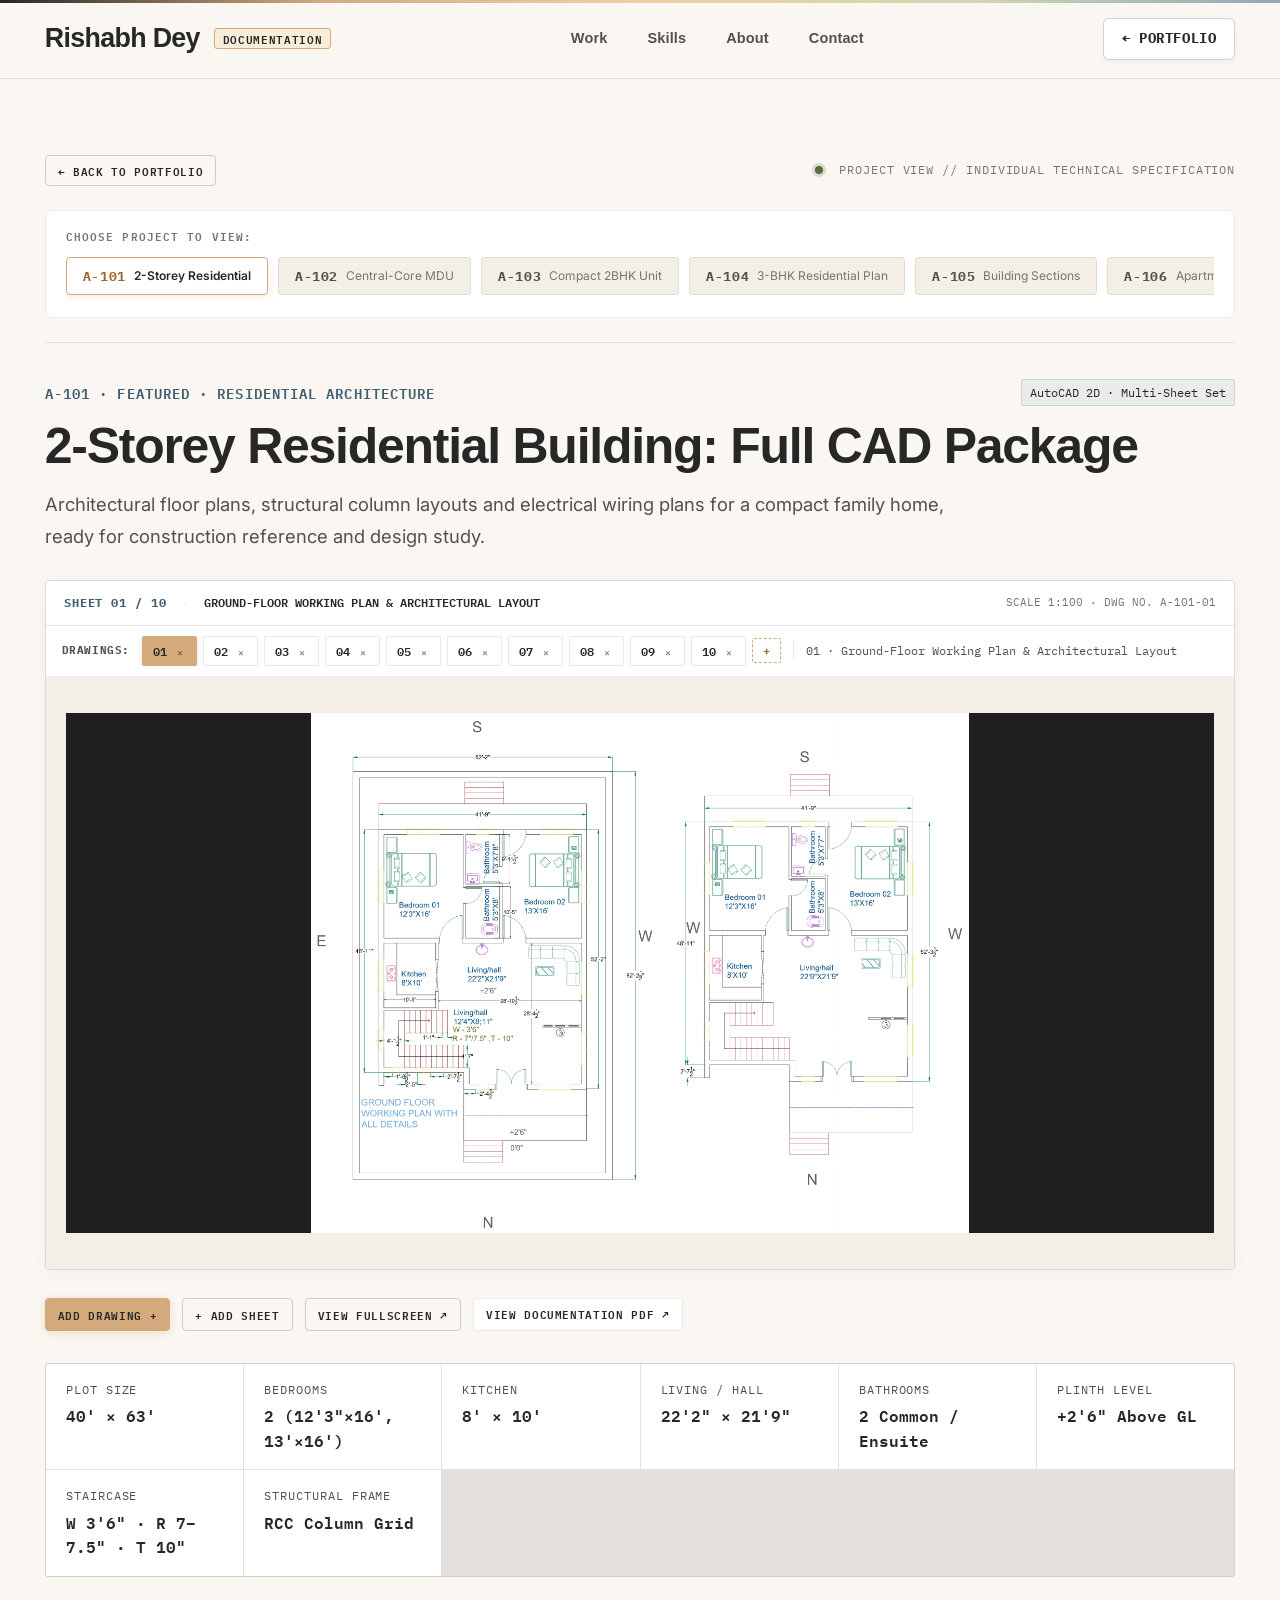
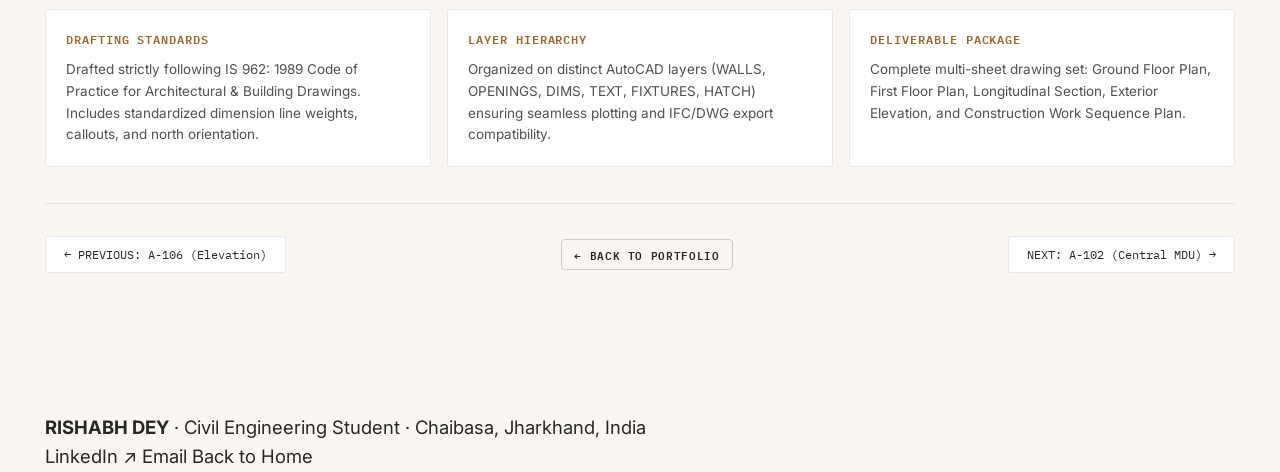
==== commit 30d5a298: "Added responsiveness" ====
--- a/projects/documentation.html
+++ b/projects/documentation.html
@@ -35,6 +35,12 @@
           <li><a href="../index.html#contact" class="nav-link">Contact</a></li>
         </ul>
       </nav>
+
+      <div class="nav-actions">
+        <a href="../index.html" class="nav-stagger-btn" style="text-decoration:none;">
+          <span class="nav-stagger-text font-mono">← PORTFOLIO</span>
+        </a>
+      </div>
     </div>
   </header>
 
--- a/css/style.css
+++ b/css/style.css
@@ -1032,7 +1032,7 @@
   object-fit: cover;
   object-position: center top;
   display: none;
-  cursor: pointer;
+  cursor: default;
 }
 
 .hero-portrait-img.visible {
@@ -3690,12 +3690,14 @@
 }
 
 /* ==========================================================================
-   RESPONSIVE BREAKPOINTS
+   RESPONSIVE BREAKPOINTS (Enhanced for Full Mobile Fidelity)
    ========================================================================== */
+
+/* --- TABLET / SMALL LAPTOP (<= 1024px) --- */
 @media (max-width: 1024px) {
   .hero-layout-grid {
     grid-template-columns: 1fr;
-    gap: 36px;
+    gap: 40px;
   }
 
   .hero-portrait-col {
@@ -3704,7 +3706,8 @@
   }
 
   .hero-portrait-frame {
-    max-width: 280px;
+    max-width: 300px;
+    margin: 0 auto;
   }
 
   .hero-portrait-viewport {
@@ -3717,7 +3720,8 @@
     row-gap: 24px;
   }
 
-  .workflow-track::before {
+  .workflow-track::before,
+  .workflow-conduit-container {
     display: none;
   }
 
@@ -3729,50 +3733,754 @@
   }
 }
 
+/* --- MOBILE & TABLET PORTRAIT (<= 768px) --- */
 @media (max-width: 768px) {
+  /* 01. Typography & Root Rescaling */
+  html {
+    font-size: 16px;
+    scroll-padding-top: calc(72px + env(safe-area-inset-top, 0px));
+  }
+
+  body {
+    overflow-x: hidden;
+  }
+
+  .container {
+    padding: 0 18px;
+  }
+
+  /* 02. Header & Mobile Navigation Trigger */
+  .site-header {
+    border-bottom: 1px solid var(--line);
+  }
+
+  .nav-inner {
+    padding: 12px 18px;
+    gap: 16px;
+  }
+
+  .brand-title {
+    font-size: 1.25rem;
+  }
+
   .nav-links {
-    display: none;
-  }
-
-  .mobile-menu-btn {
-    display: block;
-  }
-
+    display: none !important;
+  }
+
+  .mobile-menu-btn,
+  .nav-stagger-btn {
+    display: inline-flex !important;
+    align-items: center;
+    gap: 8px;
+    padding: 7px 14px;
+    font-size: 12px;
+  }
+
+  .nav-stagger-text {
+    font-size: 11px;
+    letter-spacing: 0.08em;
+  }
+
+  /* 03. Mobile Navigation Drawer */
+  .side-stagger-drawer {
+    padding: calc(16px + env(safe-area-inset-top, 0px)) 16px 28px;
+  }
+
+  .drawer-header {
+    margin-bottom: 18px;
+    padding-bottom: 14px;
+  }
+
+  .drawer-title {
+    font-size: 1.25rem;
+  }
+
+  .drawer-code {
+    font-size: 11px;
+  }
+
+  .drawer-close-btn {
+    width: 38px;
+    height: 38px;
+    font-size: 17px;
+  }
+
+  .drawer-cards-grid {
+    grid-template-columns: 1fr;
+    gap: 12px;
+    margin-bottom: 20px;
+  }
+
+  .hoverdev-card {
+    padding: 16px 18px;
+    gap: 4px;
+    transform: translateX(0);
+    opacity: 1;
+  }
+
+  .hoverdev-card-title {
+    font-size: 1.12rem;
+  }
+
+  .hoverdev-card-subtitle {
+    font-size: 0.84rem;
+  }
+
+  .hoverdev-watermark-icon {
+    width: 80px;
+    height: 80px;
+    top: -12px;
+    right: -12px;
+  }
+
+  /* 04. Sections General */
+  section {
+    padding: 56px 0;
+  }
+
+  .sec-head {
+    margin-bottom: 34px;
+    gap: 14px;
+    flex-direction: column;
+    align-items: flex-start;
+    padding-bottom: 18px;
+  }
+
+  .sec-head::after {
+    width: 48px;
+  }
+
+  .sec-code {
+    font-size: 12px;
+  }
+
+  .sec-head h2 {
+    font-size: clamp(1.9rem, 7.5vw, 2.6rem);
+    line-height: 1.08;
+  }
+
+  .sec-subtitle {
+    font-size: 0.98rem;
+    line-height: 1.55;
+    margin-top: 4px;
+  }
+
+  .sec-stamp {
+    font-size: 11px;
+    padding: 4px 8px;
+    align-self: flex-start;
+  }
+
+  /* 05. Hero Section */
   .hero-section {
     min-height: auto;
-    padding: 18vw 0 10vw;
+    padding: 36px 0 28px;
+  }
+
+  .hero-layout-grid {
+    grid-template-columns: 1fr;
+    gap: 32px;
+    margin-bottom: 24px;
+  }
+
+  .hero-text-col {
+    align-items: flex-start;
+  }
+
+  .hero-eyebrow-row {
+    gap: 8px 12px;
+    margin-bottom: 16px;
+  }
+
+  .hero-eyebrow {
+    font-size: 12px;
+    letter-spacing: 0.12em;
+    white-space: normal;
+  }
+
+  .hero-status-pill {
+    font-size: 11px;
+    padding: 4px 10px;
+  }
+
+  h1.hero-title,
+  .hero-title {
+    font-size: clamp(2.4rem, 11vw, 3.6rem) !important;
+    line-height: 0.98;
+    margin-bottom: 16px;
+  }
+
+  .hero-typing-wrap {
+    max-width: 100%;
+    padding: 8px 14px;
+    margin-bottom: 24px;
+    gap: 8px;
+    flex-wrap: wrap;
+  }
+
+  .hero-typed-text {
+    font-size: 0.95rem;
+  }
+
+  .hero-cta-group {
+    flex-direction: column;
+    width: 100%;
+    gap: 12px;
+    margin-bottom: 32px;
+  }
+
+  .hero-cta-group .btn {
+    width: 100%;
+    justify-content: center;
+    text-align: center;
+    padding: 13px 20px;
+    font-size: 13px;
+  }
+
+  .hero-portrait-col {
+    padding-right: 0;
+    justify-content: center;
+    width: 100%;
   }
 
   .hero-portrait-frame {
-    max-width: 320px;
+    max-width: min(300px, 88vw);
     margin: 0 auto;
   }
 
-  .hero-title {
-    font-size: clamp(2.0rem, 8vw, 3.2rem);
-  }
-
-  .projects-grid {
+  .hero-bottom-bar {
+    flex-direction: column;
+    align-items: flex-start;
+    gap: 14px;
+    padding-top: 20px;
+    margin-top: 20px;
+  }
+
+  .hero-location-tag {
+    font-size: 11.5px;
+    letter-spacing: 0.04em;
+    line-height: 1.45;
+  }
+
+  .hero-scroll-btn {
+    font-size: 11.5px;
+  }
+
+  /* 06. About Section */
+  .about-grid {
     grid-template-columns: 1fr;
-  }
-
+    gap: 28px;
+  }
+
+  .about-statement {
+    font-size: clamp(1.18rem, 4.8vw, 1.48rem);
+    line-height: 1.42;
+    margin-bottom: 18px;
+  }
+
+  .about-body p {
+    font-size: 0.95rem;
+    line-height: 1.65;
+    margin-bottom: 14px;
+  }
+
+  .additional-info-grid {
+    grid-template-columns: 1fr;
+    gap: 14px;
+    margin-top: 20px;
+  }
+
+  .about-facts-card {
+    padding: 20px 18px;
+  }
+
+  .fact-row {
+    flex-direction: column;
+    align-items: flex-start;
+    gap: 4px;
+    padding: 8px 0;
+  }
+
+  .fact-label {
+    font-size: 10.5px;
+  }
+
+  .fact-val {
+    font-size: 0.92rem;
+  }
+
+  /* 07. Education Timeline */
+  .timeline-list {
+    margin-left: 6px;
+    padding-left: 22px;
+    gap: 26px;
+  }
+
+  .timeline-marker {
+    left: -29px;
+    width: 12px;
+    height: 12px;
+  }
+
+  .timeline-year {
+    font-size: 11px;
+  }
+
+  .timeline-title {
+    font-size: 1.08rem;
+  }
+
+  .timeline-institution {
+    font-size: 0.9rem;
+  }
+
+  /* 08. Selected Work / Projects Slider */
+  .projects-slider-wrapper {
+    position: relative;
+  }
+
+  .slider-side-arrow {
+    display: none !important;
+  }
+
+  .projects-slider-track {
+    gap: 14px;
+    padding: 6px 2px 16px;
+  }
+
+  .projects-slider-track .project-card {
+    flex: 0 0 88%;
+    min-width: 260px;
+    max-width: 360px;
+  }
+
+  .card-drawing-preview {
+    min-height: 210px;
+    height: 210px;
+    padding: 16px;
+  }
+
+  .card-drawing-preview .preview-img {
+    height: 210px;
+  }
+
+  .card-body {
+    padding: 22px 18px;
+  }
+
+  .card-title {
+    font-size: 1.2rem;
+    line-height: 1.28;
+    margin-bottom: 10px;
+  }
+
+  .card-desc {
+    font-size: 0.92rem;
+    line-height: 1.58;
+    margin-bottom: 16px;
+  }
+
+  .card-actions .btn {
+    width: 100%;
+    justify-content: center;
+    text-align: center;
+    font-size: 12px;
+    padding: 10px 14px;
+  }
+
+  .sec-head-actions {
+    width: 100%;
+    justify-content: flex-start;
+  }
+
+  .projects-slider-footer {
+    flex-direction: column;
+    align-items: flex-start;
+    gap: 12px;
+    margin-top: 14px;
+  }
+
+  /* 09. Capabilities / Skills Tabs */
+  .shift-tabs-nav-grid {
+    grid-template-columns: repeat(2, 1fr);
+    gap: 10px;
+    margin-bottom: 16px;
+  }
+
+  .shift-tab-btn {
+    padding: 12px 10px;
+  }
+
+  .shift-tab-index {
+    font-size: 9.5px;
+  }
+
+  .shift-tab-title {
+    font-size: 0.85rem;
+    line-height: 1.25;
+  }
+
+  .shift-panels-wrap {
+    padding: 22px 16px;
+  }
+
+  .shift-panel-grid {
+    grid-template-columns: 1fr;
+    gap: 22px;
+  }
+
+  .shift-panel-title {
+    font-size: 1.35rem;
+    line-height: 1.2;
+    margin-bottom: 10px;
+  }
+
+  .shift-panel-desc {
+    font-size: 0.92rem;
+    line-height: 1.6;
+    margin-bottom: 18px;
+  }
+
+  .shift-panel-specs {
+    padding: 16px 14px;
+    margin-top: 14px;
+  }
+
+  .tech-spec-row {
+    font-size: 0.86rem;
+    padding: 7px 0;
+  }
+
+  /* 10. AEC Workflow Section */
   .workflow-track {
     grid-template-columns: 1fr;
-  }
-
-  .additional-info-grid {
+    gap: 14px;
+  }
+
+  .workflow-step {
+    flex-direction: row;
+    align-items: flex-start;
+    gap: 14px;
+  }
+
+  .workflow-node-wrapper {
+    flex-shrink: 0;
+    margin-top: 2px;
+  }
+
+  .workflow-node {
+    width: 38px;
+    height: 38px;
+    font-size: 13.5px;
+  }
+
+  .workflow-step-content {
+    flex: 1;
+    padding: 18px 16px;
+  }
+
+  .workflow-step-phase {
+    font-size: 10.5px;
+  }
+
+  .workflow-step-name {
+    font-size: 1.05rem;
+  }
+
+  .workflow-step-desc {
+    font-size: 0.88rem;
+    line-height: 1.5;
+  }
+
+  /* 11. Tools & Software */
+  .software-grid {
+    grid-template-columns: repeat(2, 1fr);
+    gap: 10px;
+  }
+
+  .software-card {
+    padding: 14px 12px;
+    gap: 12px;
+  }
+
+  .software-icon-box {
+    width: 40px;
+    height: 40px;
+    padding: 6px;
+  }
+
+  .software-name {
+    font-size: 0.95rem;
+  }
+
+  .software-role {
+    font-size: 11px;
+    line-height: 1.3;
+  }
+
+  /* 12. Certifications */
+  .cert-row {
+    flex-direction: column;
+    align-items: flex-start;
+    gap: 14px;
+    padding: 16px;
+  }
+
+  .cert-meta {
+    flex-direction: column;
+    align-items: flex-start;
+    gap: 6px;
+    width: 100%;
+  }
+
+  .cert-title {
+    font-size: 1rem;
+    line-height: 1.35;
+  }
+
+  .cert-row .btn {
+    width: 100%;
+    justify-content: center;
+    text-align: center;
+    font-size: 12px;
+    padding: 10px 14px;
+  }
+
+  /* 13. Footer */
+  .ref-footer {
+    padding: 38px 0 28px;
+  }
+
+  .ref-footer-brand-name {
+    font-size: 1.15rem;
+  }
+
+  .ref-footer-nav {
+    gap: 12px 18px;
+    margin-bottom: 26px;
+  }
+
+  .ref-footer-nav-link {
+    font-size: 0.92rem;
+    padding: 6px 4px;
+  }
+
+  .ref-footer-bottom {
+    justify-content: center;
+  }
+
+  .ref-footer-social-link {
+    width: 44px;
+    height: 44px;
+    font-size: 18px;
+  }
+
+  /* 14. Lightbox Modal */
+  .lightbox-header {
+    padding: 10px 14px;
+    flex-wrap: wrap;
+    gap: 8px;
+  }
+
+  .lightbox-title {
+    font-size: 11.5px;
+    width: 100%;
+    justify-content: space-between;
+  }
+
+  .lightbox-controls {
+    width: 100%;
+    justify-content: space-between;
+    gap: 4px;
+    flex-wrap: wrap;
+  }
+
+  .lightbox-btn {
+    padding: 6px 10px;
+    font-size: 11px;
+  }
+
+  .lightbox-close-btn {
+    padding: 6px 12px;
+    font-size: 11px;
+  }
+
+  .lightbox-body {
+    padding: 10px;
+  }
+
+  .lightbox-canvas-wrapper {
+    max-width: 96vw;
+    max-height: 70vh;
+  }
+
+  .lightbox-img {
+    max-height: 66vh;
+  }
+
+  .lightbox-footer {
+    padding: 10px 14px;
+    flex-direction: column;
+    gap: 4px;
+    text-align: center;
+    font-size: 11px;
+  }
+
+  /* 15. Documentation View */
+  .docs-header-block {
+    padding: 22px 0 16px;
+    margin-bottom: 22px;
+  }
+
+  .docs-header-block h1 {
+    font-size: clamp(1.85rem, 7vw, 2.4rem) !important;
+    line-height: 1.1;
+  }
+
+  .docs-top-bar {
+    flex-direction: column;
+    align-items: flex-start;
+    gap: 12px;
+  }
+
+  .doc-viewport-bar {
+    flex-direction: column;
+    align-items: flex-start;
+    gap: 8px;
+    padding: 10px 14px;
+  }
+
+  .doc-canvas-box {
+    min-height: 220px;
+    padding: 16px 8px;
+  }
+
+  .doc-actions-bar {
+    flex-direction: column;
+    gap: 10px;
+  }
+
+  .doc-actions-bar .btn {
+    width: 100%;
+    justify-content: center;
+    text-align: center;
+  }
+
+  .doc-engineering-grid {
     grid-template-columns: 1fr;
-  }
-
-  .featured-project {
-    padding: 20px;
-  }
-
-  .drawing-viewport {
-    min-height: 300px;
+    gap: 12px;
   }
 
   .specs-table {
-    grid-template-columns: repeat(2, 1fr);
+    grid-template-columns: 1fr;
+    gap: 1px;
+  }
+
+  .spec-cell {
+    padding: 12px 14px;
+  }
+
+  .doc-project-pager {
+    flex-direction: column;
+    gap: 10px;
+    width: 100%;
+  }
+
+  .doc-pager-btn {
+    width: 100%;
+    justify-content: center;
+    text-align: center;
+  }
+}
+
+/* --- SMALL MOBILE DEVICES (<= 480px) --- */
+@media (max-width: 480px) {
+  html {
+    font-size: 15px;
+  }
+
+  .container {
+    padding: 0 14px;
+  }
+
+  .nav-inner {
+    padding: 10px 14px;
+  }
+
+  .brand-title {
+    font-size: 1.15rem;
+  }
+
+  .nav-stagger-btn {
+    padding: 6px 10px;
+    font-size: 11px;
+  }
+
+  .nav-stagger-text {
+    font-size: 10px;
+  }
+
+  .hero-section {
+    padding: 28px 0 24px;
+  }
+
+  h1.hero-title,
+  .hero-title {
+    font-size: clamp(2.1rem, 11vw, 2.9rem) !important;
+  }
+
+  .hero-portrait-frame {
+    max-width: min(270px, 92vw);
+  }
+
+  .projects-slider-track .project-card {
+    flex: 0 0 92%;
+    min-width: 240px;
+  }
+
+  .software-grid {
+    grid-template-columns: 1fr;
+  }
+
+  .shift-tabs-nav-grid {
+    grid-template-columns: 1fr;
+  }
+
+  .shift-tab-btn {
+    flex-direction: row;
+    align-items: center;
+    justify-content: space-between;
+    padding: 10px 14px;
+  }
+
+  .shift-tab-title br {
+    display: none;
+  }
+
+  .shift-panels-wrap {
+    padding: 18px 14px;
+  }
+}
+
+/* --- ULTRA-COMPACT MOBILE (<= 360px) --- */
+@media (max-width: 360px) {
+  html {
+    font-size: 14px;
+  }
+
+  .container {
+    padding: 0 12px;
+  }
+
+  .hero-eyebrow {
+    font-size: 11px;
+  }
+
+  .hero-status-pill {
+    font-size: 10px;
+  }
+
+  .hero-portrait-frame {
+    max-width: 240px;
   }
 }
